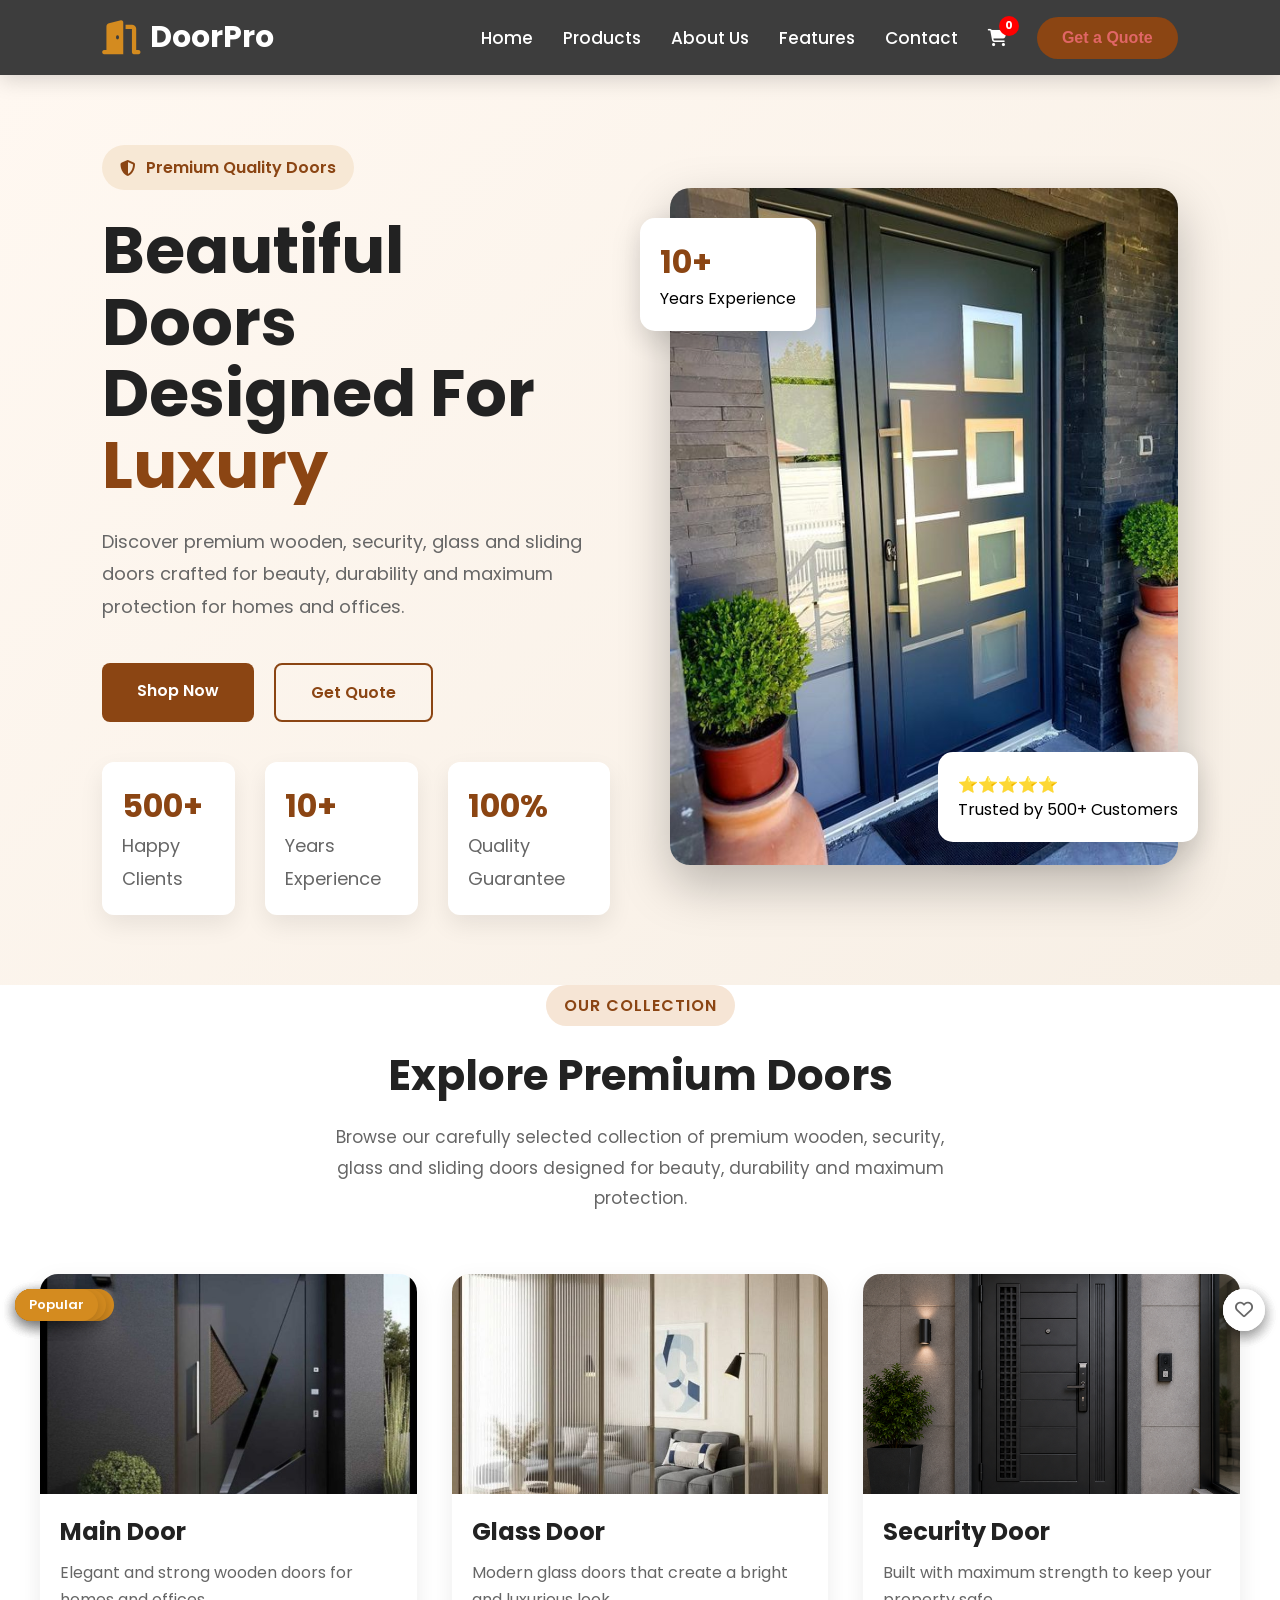
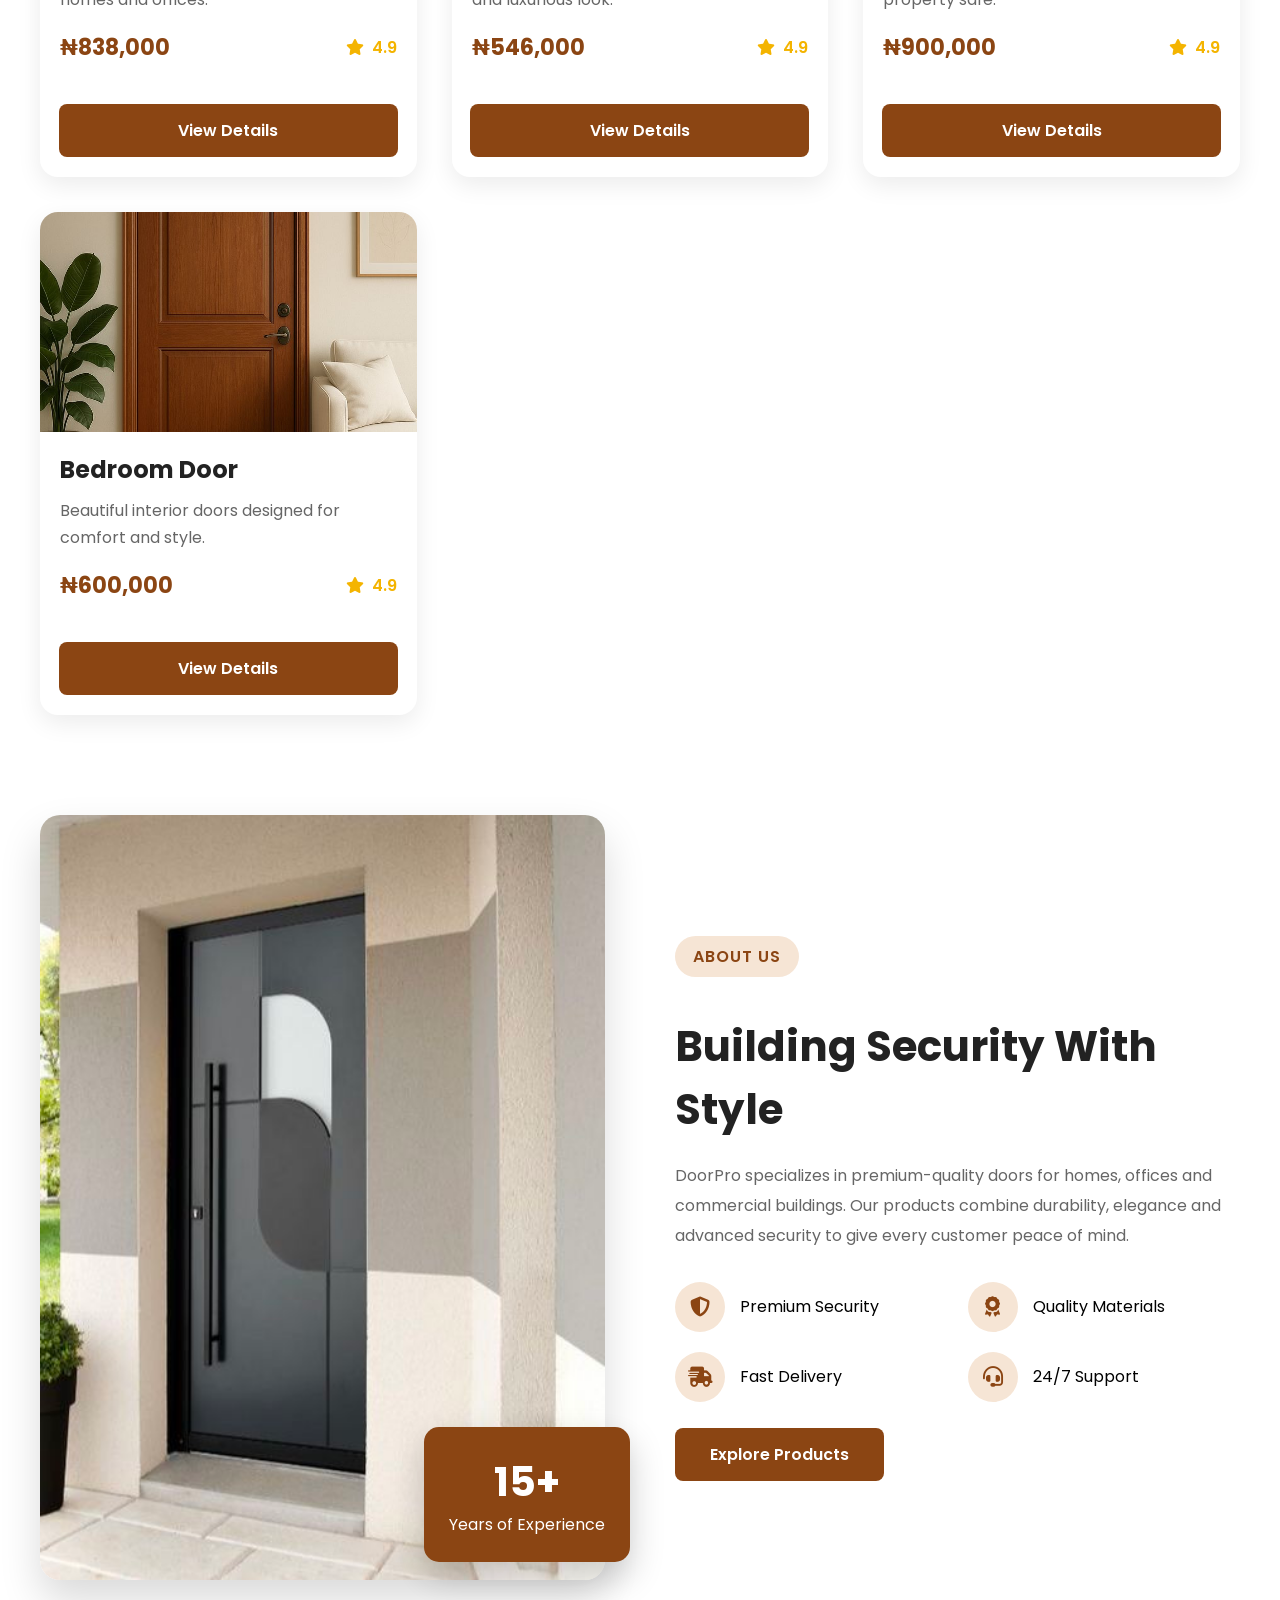
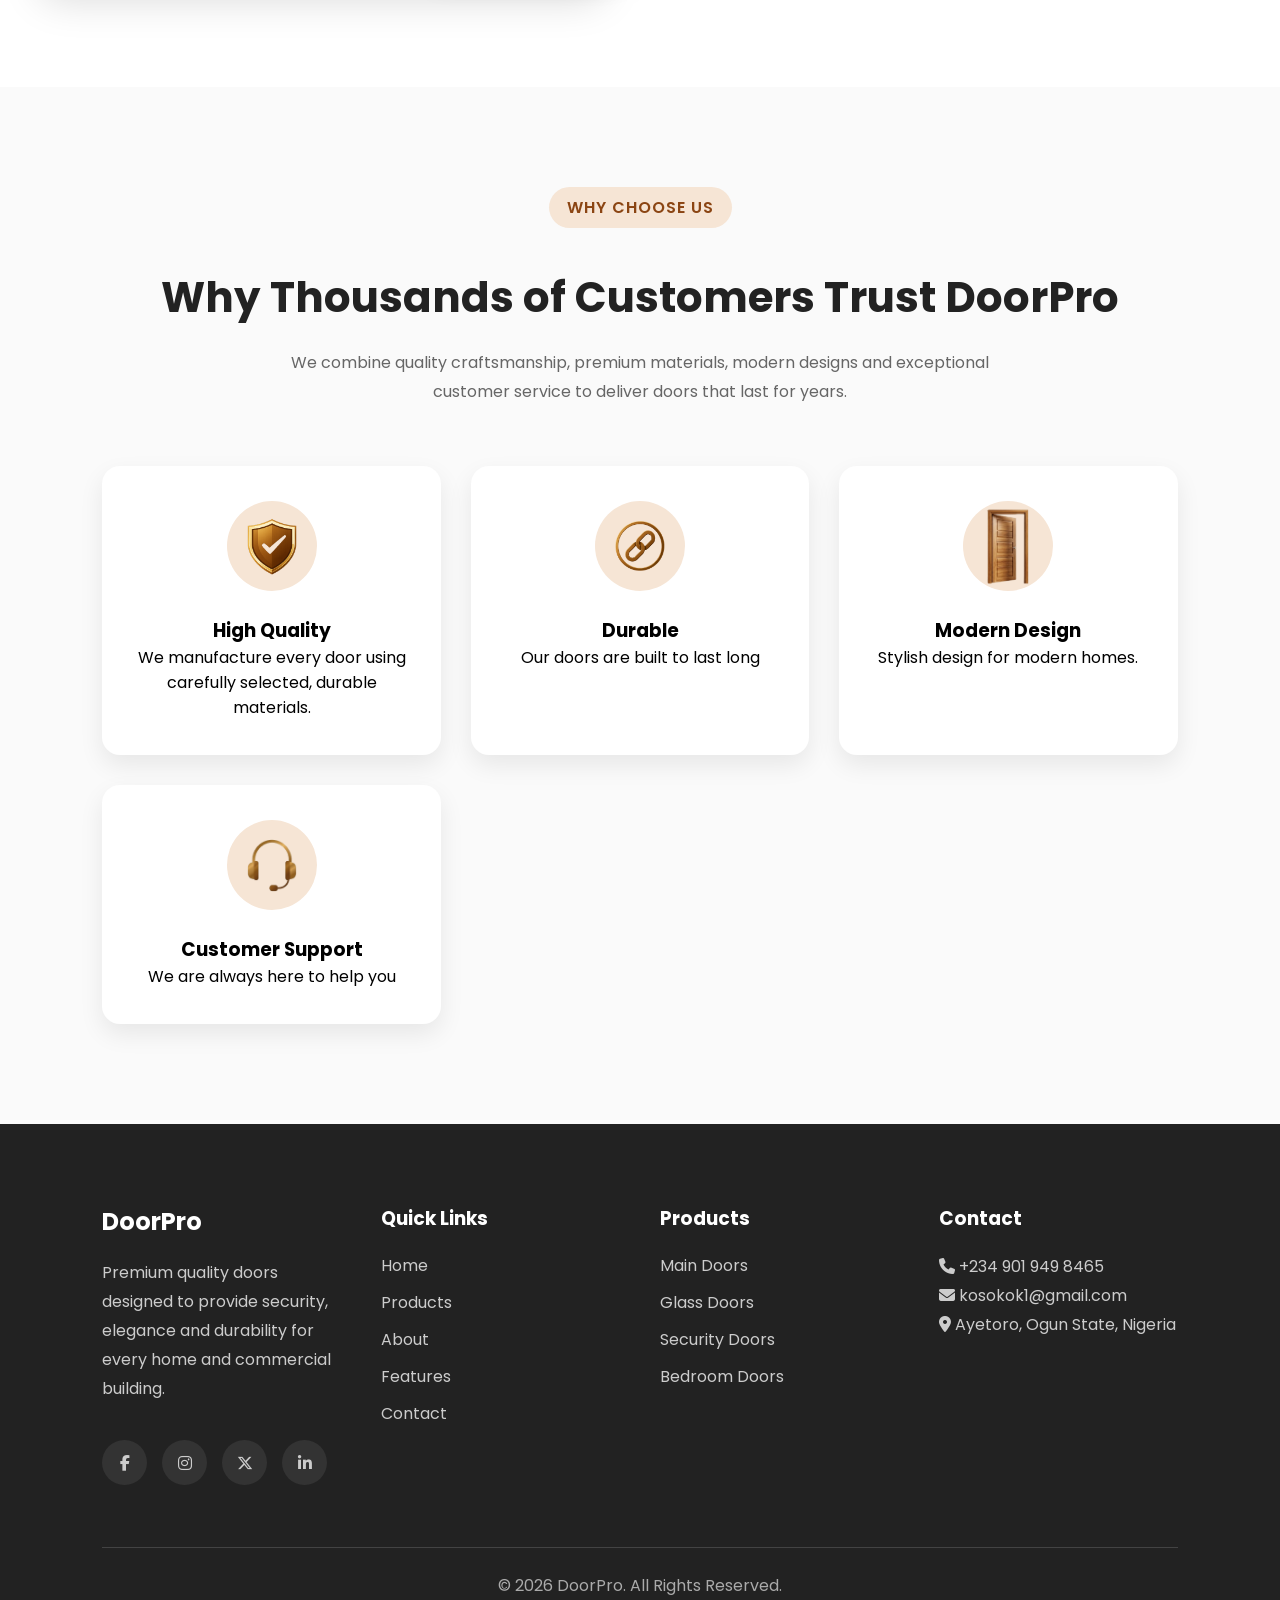
==== index.html @ 139bf978 "new upload" ====
<!DOCTYPE html>
<html lang="en">
<head>
    <meta charset="UTF-8">
    <meta name="viewport" content="width=device-width, initial-scale=1.0">
    <title>Doorpro - Premium Quality Doors</title>
    <link rel="stylesheet" href="https://cdnjs.cloudflare.com/ajax/libs/font-awesome/6.5.1/css/all.min.css">
    <link rel="stylesheet" href="Doorpro.css">
    <link rel="preconnect" href="https://fonts.googleapis.com">
    <link rel="preconnect" href="https://fonts.gstatic.com" crossorigin>
    <link href="https://fonts.googleapis.com/css2?family=Poppins:wght@400;600;700&family=Roboto:wght@400;500;700&display=swap" rel="stylesheet">
    <script src="door.js" defer></script>
    <link rel="stylesheet" href="https://cdnjs.cloudflare.com/ajax/libs/font-awesome/6.5.1/css/all.min.css">

</head>
<body>

    <div id="progressBar"></div>
    <button id="topBtn">
    <i class="fa-solid fa-arrow-up"></i>
</button>
    
    <header>

<nav class="navbar">

    <!-- Logo -->
    <div class="logo">
        <a href="#">
            <i class="fa-solid fa-door-open"></i>
            DoorPro
        </a>
    </div>

    <!-- Desktop Menu -->
    <ul class="nav_links">

        <li><a href="#home">Home</a></li>

        <li><a href="#products">Products</a></li>

        <li><a href="#about_us">About Us</a></li>

        <li><a href="#feature">Features</a></li>

        <li><a href="#contact-section">Contact</a></li>

        <li>
            <a href="cart.html" class="cart_icon">
                <i class="fa-solid fa-cart-shopping"></i>
                <span id="cartCount">0</span>
            </a>
        </li>

        <li>
            <button onclick="getquote()" class="nav_button">
                Get a Quote
            </button>
        </li>

    </ul>

    <!-- Mobile Menu Icon -->
    <div class="menu_icon" onclick="showsidebar()">
        <i class="fa-solid fa-bars"></i>
    </div>

    <!-- Sidebar -->
    <ul class="side-bar">

        <li class="close_btn" onclick="closesidebar()">
            <i class="fa-solid fa-xmark"></i>
        </li>

        <li><a href="#home">Home</a></li>

        <li><a href="#products">Products</a></li>

        <li><a href="#about_us">About Us</a></li>

        <li><a href="#feature">Features</a></li>

        <li><a href="#contact-section">Contact</a></li>

        <li>
            <a href="cart.html">
                <i class="fa-solid fa-cart-shopping"></i>
                Cart
                <span id="mobileCartCount">0</span>
            </a>
        </li>

        <li>
            <button onclick="getquote()" class="side-bar_button">
                Get a Quote
            </button>
        </li>

    </ul>

</nav>

</header>
     <main>
<div class="overlay" onclick="closeForm()"></div>
<form class="form" action="https://formspree.io/f/xjgnkapv" method="POST">

    <img onclick="closeForm()" src="close-icon.svg" alt="Close">

    <h2>
    <i class="fa-solid fa-file-signature"></i>
    Get a Free Quote
</h2>

    <p>Fill in your details and we'll contact you shortly.</p>

    <label>Full Name</label>
   <div class="input_box">
    <i class="fa-solid fa-user"></i>
    <input type="text" required="required" placeholder="Enter your full name">
</div>

    <label>Phone Number</label>
  <div class="input_box">
    <i class="fa-solid fa-phone"></i>
    <input type="tel" required="required" placeholder="+234...">
</div>

    <label>Email Address</label>
   <div class="input_box">
    <i class="fa-solid fa-envelope"></i>
    <input type="email"  placeholder="example@gmail.com">
</div>

   <div class="input_box">
    <i class="fa-solid fa-door-open"></i>
    <select>
        <option>Select Door Type</option>
        <option>Main Door</option>
        <option>Glass Door</option>
        <option>Security Door</option>
        <option>Bedroom Door</option>
    </select>
</div>

    <label>Quantity</label>
    <input
        type="number"
        name="quantity"
        min="1"
        value="1"
        required>

    <label>Location</label>
    <input
        type="text"
        name="location"
        placeholder="City / State">

    <label>Preferred Installation Date</label>
    <input
        type="date"
        name="installationDate">

    <label>Additional Details</label>
    <textarea
        name="message"
        rows="5"
        placeholder="Tell us about your project..."></textarea>

    <button type="submit" class="quote_btn">
    <i class="fa-solid fa-paper-plane"></i>
    Request Quote
</button>
</form>

<div class="success_message">
    <i class="fa-solid fa-circle-check"></i>
    <h2>Quote Request Sent!</h2>
    <p>Thank you for contacting DoorPro. We'll get back to you shortly.</p>

    <button onclick="closeForm()">Close</button>
</div>


    
<section class="hero" id="home">

    <div class="hero_content">

        <span class="hero_badge">
            <i class="fa-solid fa-shield-halved"></i>
            Premium Quality Doors
        </span>

        <h1>
            Beautiful Doors <br>
            Designed For <span>Luxury</span>
        </h1>

        <p>
            Discover premium wooden, security, glass and sliding doors
            crafted for beauty, durability and maximum protection for
            homes and offices.
        </p>

        <div class="hero_buttons">
            <a href="product.html" class="btn_primary">
                Shop Now
            </a>

            <a href="#contact-section" class="btn_secondary">
                Get Quote
            </a>
        </div>

        <div class="hero_stats">

            <div class="stat">
                <h2>500+</h2>
                <p>Happy Clients</p>
            </div>

            <div class="stat">
                <h2>10+</h2>
                <p>Years Experience</p>
            </div>

            <div class="stat">
                <h2>100%</h2>
                <p>Quality Guarantee</p>
            </div>

        </div>

    </div>

    <div class="hero_image">

        <img src="National Door Company_ Exterior Doors.jpeg" alt="Door">

        <div class="experience_card">
            <h2>10+</h2>
            <span>Years Experience</span>
        </div>

        <div class="review_card">
            ⭐⭐⭐⭐⭐
            <p>Trusted by 500+ Customers</p>
        </div>

    </div>

</section>

    <section class="products  reveal" id="products">
       <div class="product_heading">

    <span class="section_tag">
        OUR COLLECTION
    </span>

    <h2>Explore Premium Doors</h2>

    <p>
        Browse our carefully selected collection of premium
        wooden, security, glass and sliding doors designed
        for beauty, durability and maximum protection.
    </p>

</div>

<div class="door">

    <div class="doors" id="main_door">

        <span class="door_badge Best">Best Seller</span>

         <div class="wishlist_home">
        <i class="fa-regular fa-heart"></i>
    </div>

        <div class="door_card_image">
            <img src="dark darkaesthetics home homedesign home houseinterior modern.jpeg" alt="Main Door">
        </div>

        <div class="door_words">

    <h3>Main Door</h3>

    <p>Elegant and strong wooden doors for homes and offices.</p>

    <div class="door_info">

        <span class="price">₦838,000</span>

        <span class="rating">
            <i class="fa-solid fa-star"></i>
            4.9
        </span>

    </div>

</div>

        <a href="product.html" class="card_btn">View Details</a>
    </div>




    <div class="doors" id="glass_door">

        <span class="door_badge new">New</span>

         <div class="wishlist_home">
        <i class="fa-regular fa-heart"></i>
    </div>


        <div class="door_card_image">
            <img src="Glass Partition Dubai.jpeg" alt="Glass Door">
        </div>

       <div class="door_words">

    <h3>Glass Door</h3>

    <p>Modern glass doors that create a bright and luxurious look.</p>

    <div class="door_info">

        <span class="price">₦546,000</span>

        <span class="rating">
            <i class="fa-solid fa-star"></i>
            4.9
        </span>

    </div>

</div>

        <a href="product.html" class="card_btn">View Details</a>
    </div>


    <div class="doors" id="security_door">

        <span class="door_badge premium">Premium</span>


         <div class="wishlist_home">
        <i class="fa-regular fa-heart"></i>
    </div>

        <div class="door_card_image">
            <img src="security_door1.jpg" alt="Security Door">
        </div>

       <div class="door_words">

    <h3>Security Door</h3>

    <p>Built with maximum strength to keep your property safe.</p>

    <div class="door_info">

        <span class="price">₦900,000</span>

        <span class="rating">
            <i class="fa-solid fa-star"></i>
            4.9
        </span>

    </div>

</div>

        <a href="product.html" class="card_btn">View Details</a>
    </div>


    <div class="doors" id="bedroom_door">

        <span class="door_badge popular">Popular</span>

         <div class="wishlist_home">
        <i class="fa-regular fa-heart"></i>
    </div>


        <div class="door_card_image">
            <img src="bedroom_door1.jpeg" alt="Bedroom Door">
        </div>

       <div class="door_words">

    <h3>Bedroom Door</h3>

    <p>Beautiful interior doors designed for comfort and style.</p>

    <div class="door_info">

        <span class="price">₦600,000</span>

        <span class="rating">
            <i class="fa-solid fa-star"></i>
            4.9
        </span>

    </div>

</div>

        <a href="product.html" class="card_btn">View Details</a>
    </div>

</div>
    <section class="about_us reveal" id="about_us">

    <div class="about_image">

        <img src="_ (3).jpeg" alt="DoorPro">

        <div class="experience_box">
            <h2>15+</h2>
            <p>Years of Experience</p>
        </div>

    </div>

    <div class="about_content">

        <span class="section_tag">ABOUT US</span>

        <h2>Building Security With Style</h2>

        <p>
            DoorPro specializes in premium-quality doors for homes,
            offices and commercial buildings. Our products combine
            durability, elegance and advanced security to give every
            customer peace of mind.
        </p>

        <div class="about_features">

            <div class="feature_item">
                <i class="fa-solid fa-shield-halved"></i>
                <span>Premium Security</span>
            </div>

            <div class="feature_item">
                <i class="fa-solid fa-award"></i>
                <span>Quality Materials</span>
            </div>

            <div class="feature_item">
                <i class="fa-solid fa-truck-fast"></i>
                <span>Fast Delivery</span>
            </div>

            <div class="feature_item">
                <i class="fa-solid fa-headset"></i>
                <span>24/7 Support</span>
            </div>

        </div>

        <a href="#products" class="btn_primary">
            Explore Products
        </a>

    </div>

</section>

    <section class="feature  reveal" id="feature">
       <div class="feature_heading">

    <span class="section_tag">WHY CHOOSE US</span>

    <h2>Why Thousands of Customers Trust DoorPro</h2>

    <p>
        We combine quality craftsmanship, premium materials,
        modern designs and exceptional customer service to
        deliver doors that last for years.
    </p>

</div>
        <div class="feature_list">
           <div class="feature_class">

    <div class="feature_icon">
        <img src="shild2.png" alt="High Quality">
    </div>

    <h3>High Quality</h3>

    <p>
        We manufacture every door using carefully selected,
        durable materials.
    </p>

</div>



            <div class="feature_class">

    <div class="feature_icon">
        <img src="durability.png" alt="durability">
    </div>

    <h3>Durable</h3>

    <p>
       Our doors are built to last long
    </p>

</div>

           <div class="feature_class">

    <div class="feature_icon">
        <img src="Gemini_Generated_Image_u12ti2u12ti2u12t-removebg-preview.png" alt="MOdern design">
    </div>

    <h3>Modern Design </h3>

    <p>
      Stylish design for modern homes.
    </p>

</div>

            <div class="feature_class">

    <div class="feature_icon">
        <img src="headph no bg.png" alt="High Quality">
    </div>

    <h3>Customer Support</h3>

    <p>
       We are always here to help you
    </p>

</div>
        </div>
    </section>
</main>

    <footer class="footer" id="contact-section">

    <div class="footer_container">

        <div class="footer_box">

            <h2>DoorPro</h2>

            <p>
                Premium quality doors designed to provide
                security, elegance and durability for every home
                and commercial building.
            </p>

            <div class="socials">

                <a href="#"><i class="fa-brands fa-facebook-f"></i></a>

                <a href="#"><i class="fa-brands fa-instagram"></i></a>

                <a href="#"><i class="fa-brands fa-x-twitter"></i></a>

                <a href="#"><i class="fa-brands fa-linkedin-in"></i></a>

            </div>

        </div>


        <div class="footer_box">

            <h3>Quick Links</h3>

            <a href="#home">Home</a>

            <a href="#products">Products</a>

            <a href="#about_us">About</a>

            <a href="#feature">Features</a>

            <a href="#contact-section">Contact</a>

        </div>


        <div class="footer_box">

            <h3>Products</h3>

            <a href="product.html">Main Doors</a>

            <a href="product.html">Glass Doors</a>

            <a href="product.html">Security Doors</a>

            <a href="product.html">Bedroom Doors</a>

        </div>


        <div class="footer_box">

            <h3>Contact</h3>

            <p>
                <i class="fa-solid fa-phone"></i>
                +234 901 949 8465
            </p>

            <p>
                <i class="fa-solid fa-envelope"></i>
                kosokok1@gmail.com
            </p>

            <p>
                <i class="fa-solid fa-location-dot"></i>
                Ayetoro, Ogun State, Nigeria
            </p>

        </div>

    </div>

    <hr>

    <div class="copyright">

        © 2026 DoorPro. All Rights Reserved.

    </div>

</footer>
    <script>

     
const form = document.querySelector(".form");
const overlay = document.querySelector(".overlay");

function getquote(){
    form.style.display = "flex";
    overlay.style.display = "block";
}

function closeForm(){
    form.style.display = "none";
    overlay.style.display = "none";
}

    function showsidebar(){
    document.querySelector(".side-bar").style.right = "0";
}

function closesidebar(){
    document.querySelector(".side-bar").style.right = "-300px";
}

const quoteForm = document.querySelector(".form");

quoteForm.addEventListener("submit", function () {
    const btn = document.querySelector(".quote_btn");

    btn.disabled = true;
    btn.innerHTML = '<i class="fa-solid fa-spinner fa-spin"></i> Sending...';
});


    let quotation= document.getElementsByTagName("form");
    let heroBlur = document.getElementsByTagName("div");
          
     function getquote(){
        quotation[0].style.display = "flex";
     
               let blur =heroBlur[0].style.filter ="blur(10px)";
     console.log(blur)
     }

     function closeForm(){
       console.log(quotation[0].style.display = "none");
               let blur = heroBlur[0].style.filter="blur(0px)";
               console.log(blur)
     }

     const reveals = document.querySelectorAll(".reveal");

function revealSections() {

    const windowHeight = window.innerHeight;

    reveals.forEach(section => {

        const sectionTop = section.getBoundingClientRect().top;

        if (sectionTop < windowHeight - 100) {
            section.classList.add("active");
        }

    });

}

window.addEventListener("scroll", revealSections);

// Run once when the page loads
revealSections();


     getquote();
     closeForm();
 

     document.querySelectorAll(".wishlist_home").forEach(heart => {

    heart.addEventListener("click", function(){

        const icon = this.querySelector("i");

        icon.classList.toggle("fa-regular");
        icon.classList.toggle("fa-solid");

        icon.style.color =
            icon.classList.contains("fa-solid")
            ? "#e63946"
            : "#666";

    });

});


   const topBtn = document.getElementById("topBtn");

window.addEventListener("scroll", () => {

    if(window.scrollY > 400){
        topBtn.style.display = "block";
    }else{
        topBtn.style.display = "none";
    }

});

topBtn.onclick = () =>{
    window.scrollTo({
        top:0,
        behavior:"smooth"
    });
};



window.addEventListener("scroll", ()=>{

    const totalHeight =
        document.documentElement.scrollHeight - window.innerHeight;

    const progress =
        (window.scrollY / totalHeight) * 100;

    document.getElementById("progressBar").style.width =
        progress + "%";

});

document.querySelector(".form").style.display = "none";
document.querySelector(".success_message").style.display = "none";



    </script>
</body>
</html>
---- Doorpro.css ----
*{
    margin: 0;
    padding: 0;
    box-sizing: border-box;
}
html{
    scroll-behavior:smooth;
}
body{
    font-family: 'Poppins', 'Roboto',sans-serif;
}
/* ================= NAVIGATION ================= */

.navbar{
    position: sticky;
    top: 0;
    z-index: 1000;
    display: flex;
    justify-content: space-between;
    align-items: center;
    padding: 15px 8%;
    background: rgba(51,51,51,.95);
    backdrop-filter: blur(12px);
    box-shadow: 0 5px 20px rgba(0,0,0,.15);
    animation: fadeUp .8s ease;
}

.logo{
    transition:.3s;
}

.logo:hover{
    transform:scale(1.05);
}

.logo a{
    display:flex;
    align-items:center;
    gap:10px;
    text-decoration:none;
    color:#fff;
    font-size:30px;
    font-weight:700;
}

.logo i{
    color:#d48b1f;
    font-size:34px;
}

.nav_links{
    display:flex;
    align-items:center;
    gap:30px;
    list-style:none;
}

.nav_links li{
    list-style:none;
    animation: fadeUp .8s ease forwards;
}

.nav_links a{
    text-decoration:none;
    color:#fff;
    font-size:17px;
    font-weight:500;
    position:relative;
    transition:.3s;
}

.nav_links a:hover{
    color:#d48b1f;
}

.nav_links a::after{
    content:"";
    position:absolute;
    left:0;
    bottom:-8px;
    width:0;
    height:2px;
    background:#d48b1f;
    transition:.3s;
}

.nav_links a:hover::after{
    width:100%;
}


.nav_button{
    padding:12px 25px;
    border:none;
    border-radius:30px;
    background:#8B4513;
    color:rgb(225, 102, 102);
    font-size:16px;
    font-weight:600;
    cursor:pointer;
    transition:.3s;
}

.nav_button:hover{
    background:#a85d20;
    transform:translateY(-3px);
    box-shadow:0 10px 20px rgba(139,69,19,.35);
}




.cart_icon{
    position:relative;
    font-size:22px;
}

#cartCount,
#mobileCartCount{
    position:absolute;
    top:-10px;
    right:-12px;
    width:20px;
    height:20px;
    background:red;
    color:white;
    border-radius:50%;
    display:flex;
    justify-content:center;
    align-items:center;
    font-size:11px;
    font-weight:bold;
}



.menu_icon{
    display:none;
    color:white;
    font-size:28px;
    cursor:pointer;
}




.side-bar{
    position:fixed;
    top:0;
    right:-300px;
    width:280px;
    height:100vh;
    background:rgba(40,40,40,.98);
    backdrop-filter:blur(15px);
    display:flex;
    flex-direction:column;
    padding:30px;
    gap:25px;
    transition:.4s;
    z-index:2000;
}

.side-bar li{
    list-style:none;
    
}

.side-bar a{
    text-decoration:none;
    color:white;
    font-size:18px;
}

.side-bar li:hover{
    background: #594017c7;
}

.close_btn{
    color:white;
    font-size:28px;
    cursor:pointer;
    margin-bottom:20px;
}

.side-bar_button{
    width: 100%;
    padding: 15px 0;
    background: linear-gradient(#ed6c3c, #e9d2d2);
    border-radius: 18px;
}



@media(max-width:900px){

.nav_links{
    display:none;
}

.menu_icon{
    display:block;
}


    .experience_card,
    .review_card{
        display:none;
    }


}




.nav_links li:nth-child(1){
    animation-delay:.2s;
}

.nav_links li:nth-child(2){
    animation-delay:.3s;
}

.nav_links li:nth-child(3){
    animation-delay:.4s;
}

.nav_links li:nth-child(4){
    animation-delay:.5s;
}

.nav_links li:nth-child(5){
    animation-delay:.6s;
}




/* ==================hero section =====================*/
.hero{
    min-height:100vh;
    display:flex;
    align-items:center;
    justify-content:space-between;
    gap:60px;
    padding:70px 8%;
    background:linear-gradient(135deg,#fff8f1,#f7efe5);

}

.hero_content{
    flex:1;
     animation: slideLeft 1s ease forwards
}

.hero_badge{
    display:inline-flex;
    align-items:center;
    gap:10px;
    padding:10px 18px;
    background:#f7e8d5;
    color:#8B4513;
    border-radius:30px;
    font-weight:600;
}

.hero_content h1{
    font-size:65px;
    margin:25px 0;
    line-height:1.1;
    color:#222;
}

.hero_content h1 span{
    color:#8B4513;
}

.hero_content p{
    font-size:18px;
    color:#666;
    line-height:1.8;
    max-width:600px;
}



.hero_buttons{
    display:flex;
    gap:20px;
    margin:40px 0;
     animation: fadeUp 1.5s ease forwards;
}

.btn_primary,
.btn_secondary{

    padding:15px 35px;
    border-radius:8px;
    text-decoration:none;
    font-weight:600;
    transition:.3s;
}

.btn_primary{
    background:#8B4513;
    color:white;
}

.btn_primary:hover{
    transform:translateY(-4px);
}

.btn_secondary{
    border:2px solid #8B4513;
    color:#8B4513;
}

.btn_secondary:hover{
    background:#8B4513;
    color:white;
}


.hero_stats{
    display:flex;
    gap:30px;
     animation: fadeUp 1.3s ease forwards;
}

.stat{
    background:white;
    padding:20px;
    border-radius:12px;
    box-shadow:0 10px 25px rgba(0,0,0,.08);
    transition: .3s;
}

.stat h2{
    color:#8B4513;
    font-size:32px;
}

.stat p{
    color:#666;
}
.stat:hover{
    transform:translateY(-10px);
    box-shadow:0 15px 30px rgba(0,0,0,.15);
}




.hero_image{
    flex:1;
    position:relative;
      animation: slideRight 1s ease forwards;
}

.hero_image img{
    width:100%;
    border-radius:20px;
    box-shadow:0 20px 50px rgba(0,0,0,.25);
    transition: .4s;
}

.hero_image img:hover{
    transform:scale(1.04);
}



.experience_card{

    position:absolute;
    top:30px;
    left:-30px;

    background:white;
    padding:20px;
    border-radius:15px;
    box-shadow:0 10px 30px rgba(0,0,0,.15);

}

.experience_card h2{
    color:#8B4513;
    font-size:32px;
}

.review_card{

    position:absolute;
    bottom:30px;
    right:-20px;

    background:white;
    padding:20px;
    border-radius:15px;
    box-shadow:0 10px 30px rgba(0,0,0,.15);

}



@media(max-width:900px){

.hero{
    flex-direction:column;
    text-align:center;
}

.hero_content h1{
    font-size:42px;
}

.hero_buttons,
.hero_stats{
    justify-content:center;
    flex-wrap:wrap;
}

.experience_card,
.review_card{
    display:none;
        animation: float 3s ease-in-out infinite;
}

}
@keyframes slideLeft{

    from{
        opacity:0;
        transform:translateX(-80px);
    }

    to{
        opacity:1;
        transform:translateX(0);
    }

}

@keyframes slideRight{

    from{
        opacity:0;
        transform:translateX(80px);
    }

    to{
        opacity:1;
        transform:translateX(0);
    }

}

@keyframes fadeUp{

    from{
        opacity:0;
        transform:translateY(50px);
    }

    to{
        opacity:1;
        transform:translateY(0);
    }

}

@keyframes float{

    0%{
        transform:translateY(0);
    }

    50%{
        transform:translateY(-12px);
    }

    100%{
        transform:translateY(0);
    }

}


.reveal{
    opacity: 0;
    transform: translateY(60px);
    transition: opacity 0.8s ease, transform 0.8s ease;
}

.reveal.active{
    opacity: 1;
    transform: translateY(0);
}





/*==================  Product section ===============*/



.product_heading{
    text-align:center;
    margin-bottom:60px;
}

.section_tag{
    display:inline-block;
    padding:8px 18px;
    background:#f6e5d5;
    color:#8B4513;
    border-radius:30px;
    font-weight:600;
    letter-spacing:1px;
    margin-bottom:18px;
}

.product_heading h2{
    font-size:42px;
    color:#222;
    margin-bottom:15px;
}

.product_heading p{
    max-width:650px;
    margin:auto;
    color:#666;
    line-height:1.8;
    font-size:17px;
}
.door{
    max-width:1300px;
    margin:60px auto;
    padding:0 40px;
 position:relative;
    display:grid;
    grid-template-columns:repeat(auto-fit,minmax(280px,1fr));
    gap:35px;
}

.door_badge{
    position:absolute;
    top:15px;
    left:15px;
    padding:7px 15px;
    border-radius:30px;
    color:#fff;
    font-size:13px;
    font-weight:600;
    z-index:2;
    box-shadow:0 5px 15px rgba(0,0,0,.2);
}

.best{
    background:#e63946;
}

.new{
    background:#2a9d8f;
}

.premium{
    background:#6a4c93;
}

.popular{
    background:#f4a261;
}

.door_badge{
    animation:badgePop .6s ease;
}



@keyframes badgePop{
    0%{
        transform:scale(0);
        opacity:0;
    }
    100%{
        transform:scale(1);
        opacity:1;
    }
}





.doors{
    background:#fff;
    border-radius:18px;
    overflow:hidden;
    box-shadow:0 8px 25px rgba(0,0,0,.08);
    transition:.35s ease;
    display:flex;
    flex-direction:column;
}


.doors:hover{
    transform:translateY(-12px);
    box-shadow:0 20px 40px rgba(0,0,0,.18);
}




.door_card_image{
    height:220px;
    overflow:hidden;
}

.door_card_image img{
    width:100%;
    height:100%;
    object-fit:cover;
    transition:.4s;
}

.doors:hover .door_card_image img{
    transform:scale(1.08);
}




.door_words{
    padding:20px;
    flex:1;
}

.door_words h3{
    font-size:24px;
    color:#222;
    margin-bottom:10px;
}

.door_words p{
    color:#666;
    line-height:1.7;
}


.card_btn{
    display:block;
    width:90%;
    margin:20px auto;
    padding:14px 0;
    text-align:center;
    text-decoration:none;
    background:#8B4513;
    color:#fff;
    border-radius:8px;
    font-weight:600;
    transition:.3s;
}

.card_btn:hover{
    background:#a65b20;
    transform:translateY(-3px);
}
   


.door_badge{
    position:absolute;
    top:15px;
    left:15px;
    background:#d48b1f;
    color:#fff;
    padding:6px 14px;
    border-radius:30px;
    font-size:13px;
    font-weight:600;
    z-index:10;
}


.door_info{
    display:flex;
    justify-content:space-between;
    align-items:center;
    margin-top:18px;
}

.price{
    font-size:22px;
    font-weight:700;
    color:#8B4513;
}

.rating{
    color:#f4b400;
    font-weight:600;
}

.rating i{
    margin-right:4px;
}



.wishlist_home{
    position:absolute;
    top:15px;
    right:15px;
    width:42px;
    height:42px;
    background:#fff;
    border-radius:50%;
    display:flex;
    justify-content:center;
    align-items:center;
    cursor:pointer;
    box-shadow:0 5px 15px rgba(0,0,0,.15);
    transition:.3s;
    z-index:10;
}

.wishlist_home i{
    color:#666;
    font-size:18px;
    transition:.3s;
}

.wishlist_home:hover{
    transform:scale(1.1);
}

.wishlist_home:hover i{
    color:#e63946;
}

/* ====================================   About Section ================================*/


.about_us{
    max-width:1300px;
    margin:100px auto;
    padding:0 40px;

    display:grid;
    grid-template-columns:1fr 1fr;
    align-items:center;
    gap:70px;
}

.about_image{
    position:relative;
}

.about_image img{
    width:100%;
    border-radius:20px;
    box-shadow:0 20px 40px rgba(0,0,0,.15);
}

.experience_box{
    position:absolute;
    bottom:25px;
    right:-25px;

    background:#8B4513;
    color:white;

    padding:25px;
    border-radius:15px;
    text-align:center;

    box-shadow:0 15px 35px rgba(0,0,0,.2);
}

.experience_box h2{
    font-size:40px;
}

.about_content h2{
    font-size:42px;
    color:#222;
    margin:20px 0;
}

.about_content p{
    color:#666;
    line-height:1.9;
    margin-bottom:30px;
}

.about_features{
    display:grid;
    grid-template-columns:repeat(2,1fr);
    gap:20px;
    margin-bottom:40px;
}

.feature_item{
    display:flex;
    align-items:center;
    gap:15px;
}

.feature_item i{
    width:50px;
    height:50px;
    background:#f6e5d5;
    color:#8B4513;

    display:flex;
    justify-content:center;
    align-items:center;

    border-radius:50%;
    font-size:20px;
}






@media(max-width:900px){

.about_us{
    grid-template-columns:1fr;
    text-align:center;
}

.about_features{
    grid-template-columns:1fr;
}

.experience_box{
    right:15px;
}

.feature_item{
    justify-content:center;
}

}



.feature{
    padding:100px 8%;
    background:#fafafa;
}

.feature_heading{
    text-align:center;
    margin-bottom:60px;
}

.feature_heading h2{
    font-size:42px;
    margin:20px 0;
    color:#222;
}

.feature_heading p{
    max-width:700px;
    margin:auto;
    color:#666;
    line-height:1.8;
}

.feature_list{
    display:grid;
    grid-template-columns:repeat(auto-fit,minmax(260px,1fr));
    gap:30px;
}

.feature_class{
    background:#fff;
    border-radius:18px;
    padding:35px 25px;
    text-align:center;
    box-shadow:0 10px 25px rgba(0,0,0,.08);
    transition:.35s;
}

.feature_class:hover{
    transform:translateY(-12px);
    box-shadow:0 20px 45px rgba(0,0,0,.15);
}


.feature_icon{
    width:90px;
    height:90px;
    margin:0 auto 25px;
    background:#f6e5d5;
    border-radius:50%;

    display:flex;
    justify-content:center;
    align-items:center;
}

.feature_icon img{
    width:50px;
}


/*====================================  Footer ==============================*/



.footer{
    background:#222;
    color:#fff;
    padding:80px 8% 30px;
}

.footer_container{
    display:grid;
    grid-template-columns:repeat(auto-fit,minmax(230px,1fr));
    gap:40px;
}

.footer_box h2,
.footer_box h3{
    margin-bottom:20px;
}

.footer_box p{
    color:#ccc;
    line-height:1.8;
}

.footer_box a{
    display:block;
    color:#ccc;
    text-decoration:none;
    margin:12px 0;
    transition:.3s;
}

.footer_box a:hover{
    color:#d48b1f;
    transform:translateX(6px);
}

.socials{
    display:flex;
    gap:15px;
    margin-top:25px;
}

.socials a{
    width:45px;
    height:45px;
    border-radius:50%;
    background:#333;

    display:flex;
    justify-content:center;
    align-items:center;

    transition:.3s;
}

.socials a:hover{
    background:#8B4513;
    transform:translateY(-5px);
}

.footer hr{
    margin:50px 0 25px;
    border:none;
    border-top:1px solid rgba(255,255,255,.15);
}

.copyright{
    text-align:center;
    color:#aaa;
}



.loader{
    position:fixed;
    inset:0;
    background:#fff;
    display:flex;
    justify-content:center;
    align-items:center;
    z-index:9999;
}

.loader::after{
    content:"";
    width:60px;
    height:60px;
    border:6px solid #ddd;
    border-top:6px solid #8B4513;
    border-radius:50%;
    animation:spin 1s linear infinite;
}

@keyframes spin{
    to{
        transform:rotate(360deg);
    }
}



#topBtn{
    position:fixed;
    bottom:25px;
    right:25px;
    width:50px;
    height:50px;
    border:none;
    border-radius:50%;
    background:#8B4513;
    color:white;
    cursor:pointer;
    display:none;
}


.hero_image img{
    animation:floatImage 5s ease-in-out infinite;
}

@keyframes floatImage{

    0%,100%{
        transform:translateY(0);
    }

    50%{
        transform:translateY(-15px);
    }

}

#progressBar{
    position:fixed;
    top:0;
    left:0;
    height:6px;
    width:0;
    background:#d48b1f;
    z-index:9999;
}



/* ================= GET QUOTE FORM ================= */

.form{
    position: fixed;
    top: 50%;
    left: 50%;
    transform: translate(-50%, -50%);

    width: 95%;
    max-width:520px;
    max-height:90vh;
    overflow-y:auto;

    background: #fff;
    padding: 35px;
    border-radius: 18px;

    display: none;
    flex-direction: column;

    box-shadow: 0 20px 50px rgba(0,0,0,.25);

    z-index: 9999;

    animation: popup .35s ease;
    padding:35px;
    padding-bottom:50px;
}

@keyframes popup{
    from{
        opacity:0;
        transform:translate(-50%,-45%) scale(.9);
    }

    to{
        opacity:1;
        transform:translate(-50%,-50%) scale(1);
    }
}

.form img{
    width:30px;
    align-self:flex-end;
    cursor:pointer;
    margin-bottom:10px;
    transition:.3s;
}

.form img:hover{
    transform:rotate(90deg);
}

.form h2{
    text-align:center;
    color:#8B4513;
    margin-bottom:8px;
    font-size:30px;
}

.form p{
    text-align:center;
    color:#666;
    margin-bottom:30px;
    line-height:1.6;
}

.form label{
    font-weight:600;
    color:#333;
    margin-bottom:8px;
}

.form input,
.form select,
.form textarea{
    width:100%;
    padding:14px 16px;

    border:1px solid #ddd;
    border-radius:10px;

    font-size:16px;
    font-family:Poppins,sans-serif;

    margin-bottom:20px;

    outline:none;

    transition:.3s;
}

.form input:focus,
.form select:focus,
.form textarea:focus{

    border-color:#8B4513;

    box-shadow:0 0 10px rgba(139,69,19,.2);

}

.form textarea{

    resize:vertical;

    min-height:120px;

}

.quote_btn{

    width:100%;

    padding:16px;

    background:#8B4513;

    color:white;

    border:none;

    border-radius:10px;

    font-size:17px;

    font-weight:600;

    cursor:pointer;

    transition:.3s;

}

.quote_btn:hover{

    background:#a85d20;

    transform:translateY(-3px);

    box-shadow:0 10px 25px rgba(139,69,19,.3);

}

.quote_btn i{

    margin-right:8px;

}

@media(max-width:600px){

.form{

    width:92%;

    padding:25px;

}

.form h2{

    font-size:24px;

}

}

.form h2 i{
    color:#8B4513;
    margin-right:10px;
}

.overlay{
    position:fixed;
    top:0;
    left:0;
    width:100%;
    height:100%;
    background:rgba(0,0,0,.6);
    display:none;
    z-index:9998;
}

.overlay:hover{
    color:#8B4513;
    transform:rotate(90deg);
}


.input_box{
    position:relative;
    margin-bottom:20px;
}

.input_box i{
    position:absolute;
    left:18px;
    top:50%;
    transform:translateY(-50%);
    color:#8B4513;
    font-size:18px;
}

.input_box input,
.input_box select{
    width:100%;
    padding:15px 15px 15px 50px;
}

.quote_btn{
    width:100%;
    height:55px;
    border:none;
    border-radius:12px;
    background:linear-gradient(135deg,#8B4513,#b86b2b);
    color:#fff;
    font-size:18px;
    font-weight:600;
    cursor:pointer;
    display:flex;
    justify-content:center;
    align-items:center;
    gap:10px;
    transition:.35s;
    margin-top:20px;
}

.quote_btn:hover{
    transform:translateY(-4px);
    box-shadow:0 15px 30px rgba(139,69,19,.35);
}

.quote_btn:active{
    transform:scale(.98);
}

.quote_btn i{
    font-size:18px;
}





.success_message{
    position:fixed;
    top:50%;
    left:50%;
    transform:translate(-50%,-50%) scale(.8);
    width:90%;
    max-width:420px;
    background:#fff;
    padding:40px 30px;
    border-radius:20px;
    text-align:center;
    box-shadow:0 25px 60px rgba(0,0,0,.25);
    display:none;
    z-index:10001;
    animation:pop .35s ease;
}

.success_message i{
    font-size:70px;
    color:#28a745;
    margin-bottom:15px;
}

.success_message h2{
    color:#222;
    margin-bottom:10px;
}

.success_message p{
    color:#666;
    line-height:1.7;
    margin-bottom:25px;
}

.success_message button{
    background:#8B4513;
    color:#fff;
    border:none;
    padding:14px 35px;
    border-radius:10px;
    cursor:pointer;
}

@keyframes pop{
    from{
        transform:translate(-50%,-50%) scale(.7);
        opacity:0;
    }
    to{
        transform:translate(-50%,-50%) scale(1);
        opacity:1;
    }
}
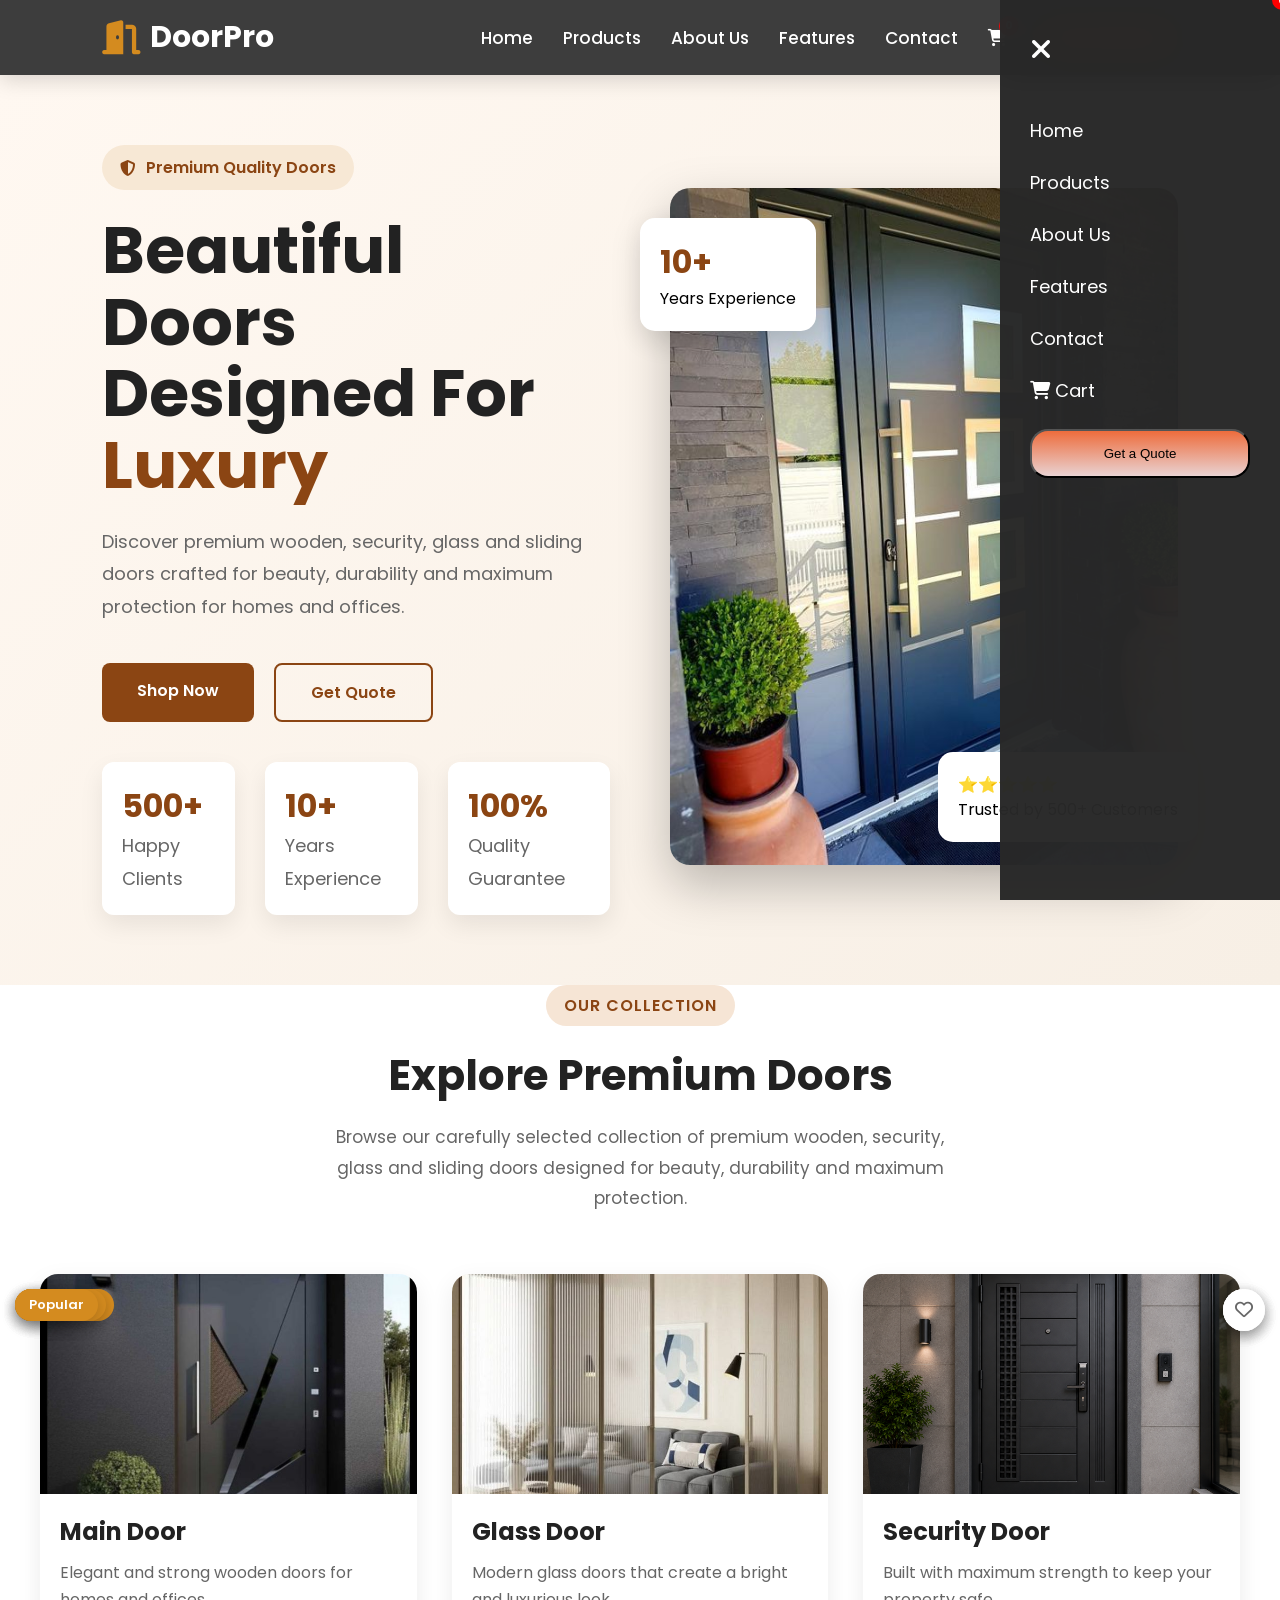
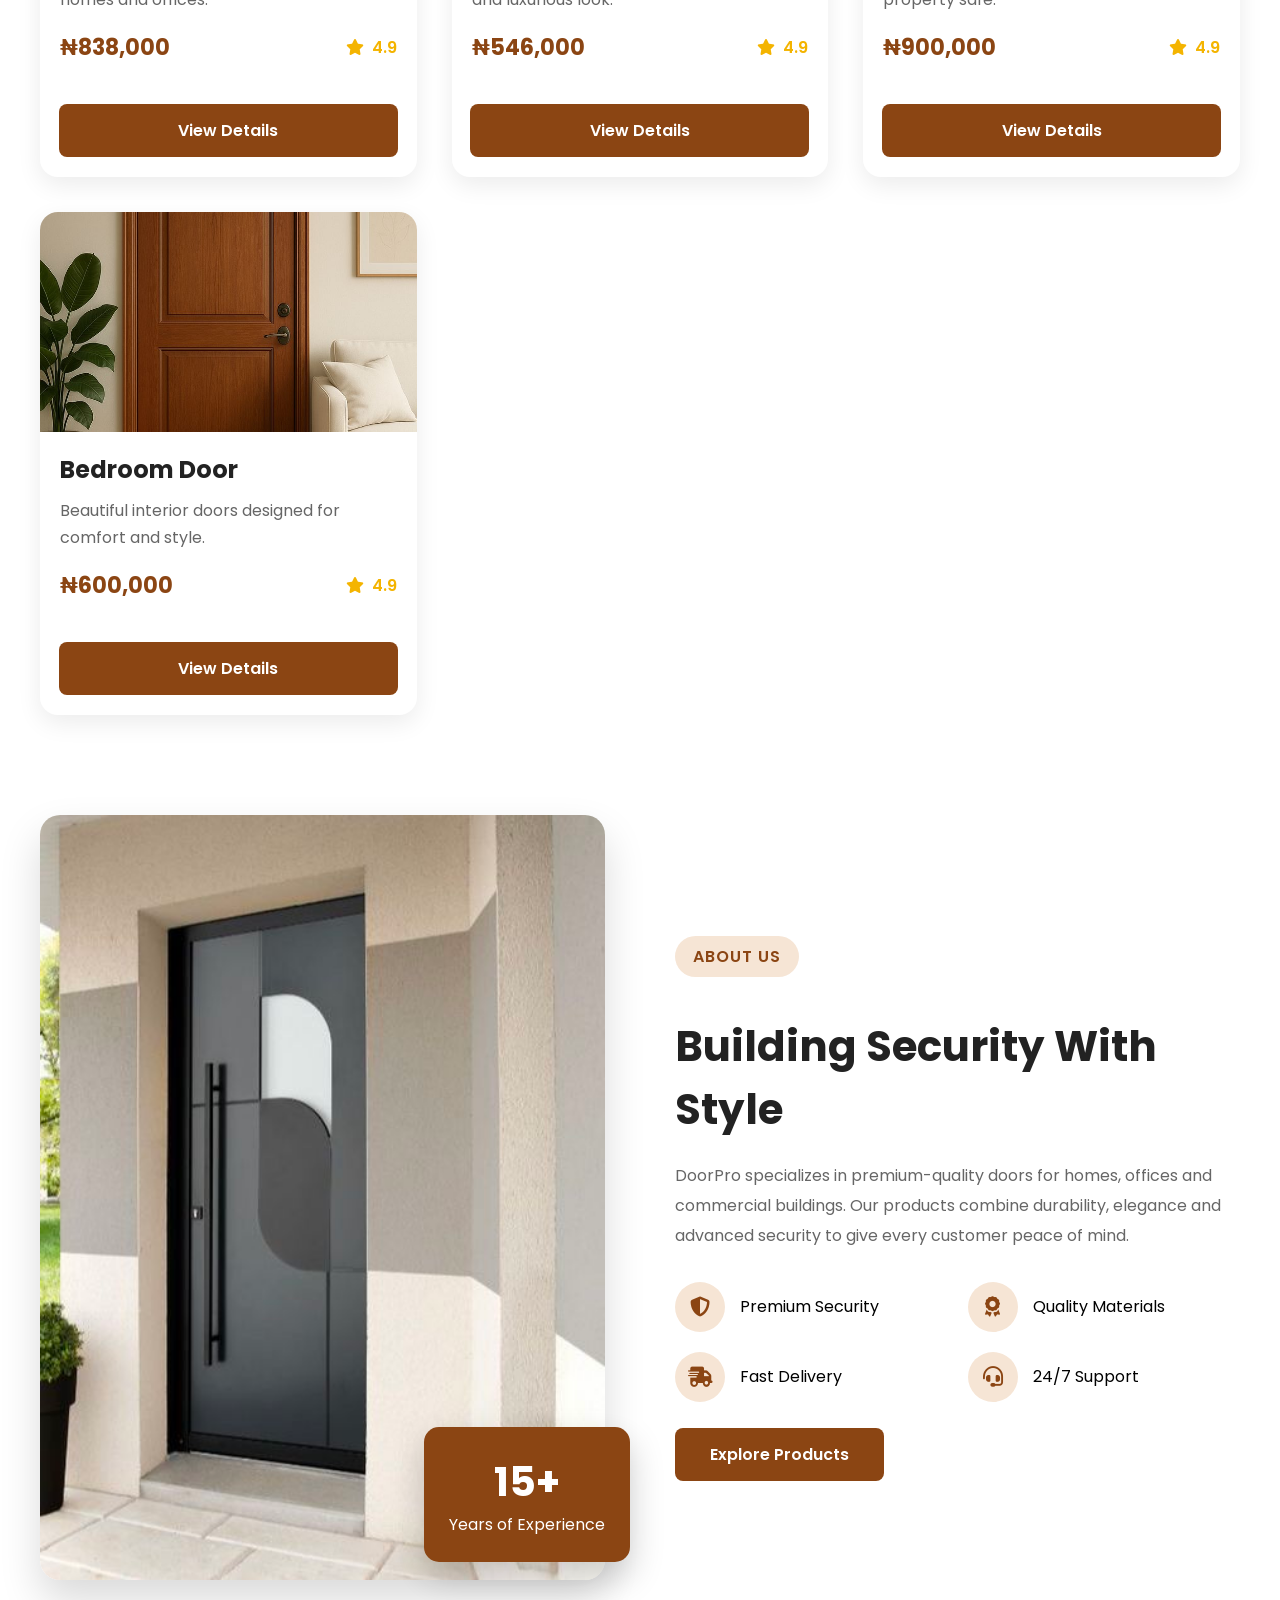
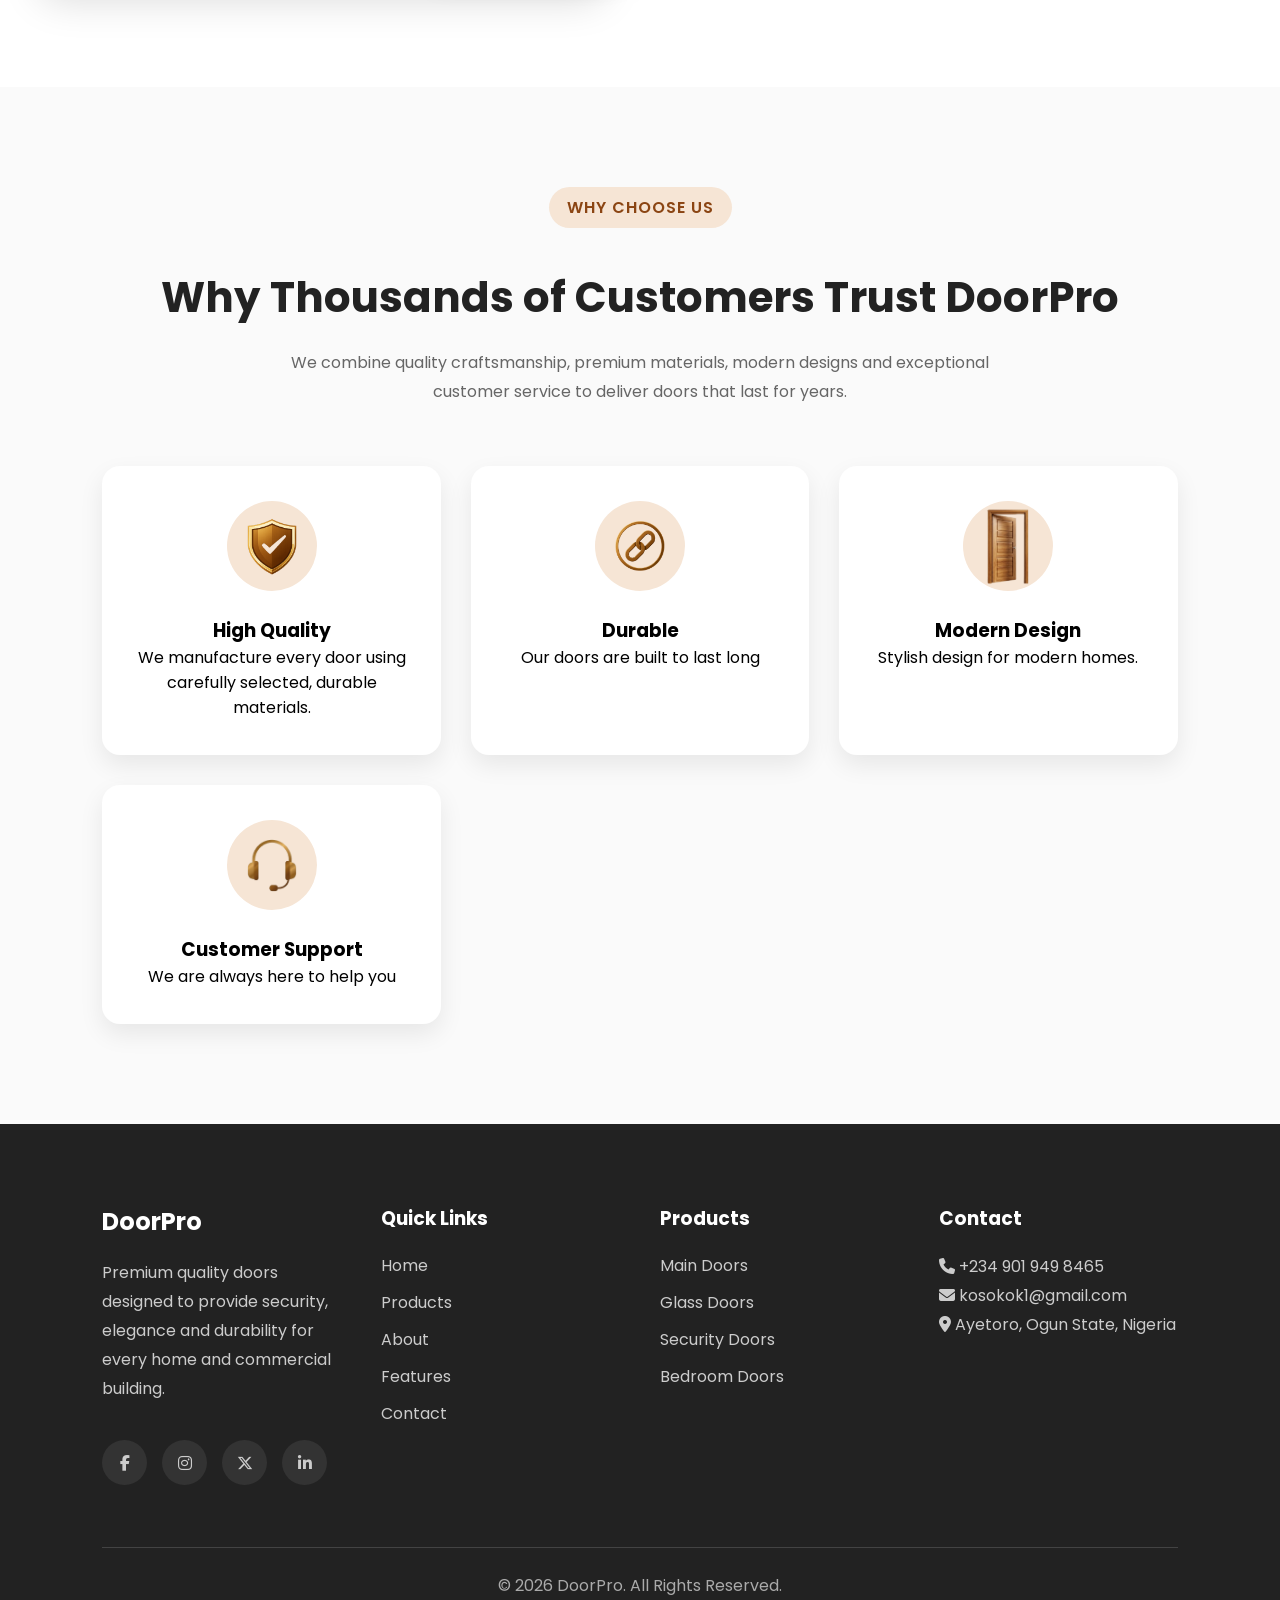
==== commit 9a44688c: "Change sidebar display style to 'flex'" ====
--- a/index.html
+++ b/index.html
@@ -662,11 +662,11 @@
 }
 
     function showsidebar(){
-    document.querySelector(".side-bar").style.right = "0";
+    document.querySelector(".side-bar").style.display = "flex";
 }
 
 function closesidebar(){
-    document.querySelector(".side-bar").style.right = "-300px";
+    document.querySelector(".side-bar").style.display = "none";
 }
 
 const quoteForm = document.querySelector(".form");
@@ -783,4 +783,4 @@
 
     </script>
 </body>
-</html>+</html>
--- a/Doorpro.css
+++ b/Doorpro.css
@@ -148,7 +148,8 @@
 .side-bar{
     position:fixed;
     top:0;
-    right:-300px;
+    right:0;
+    display: none;
     width:280px;
     height:100vh;
     background:rgba(40,40,40,.98);
@@ -1355,4 +1356,4 @@
         transform:translate(-50%,-50%) scale(1);
         opacity:1;
     }
-}+}
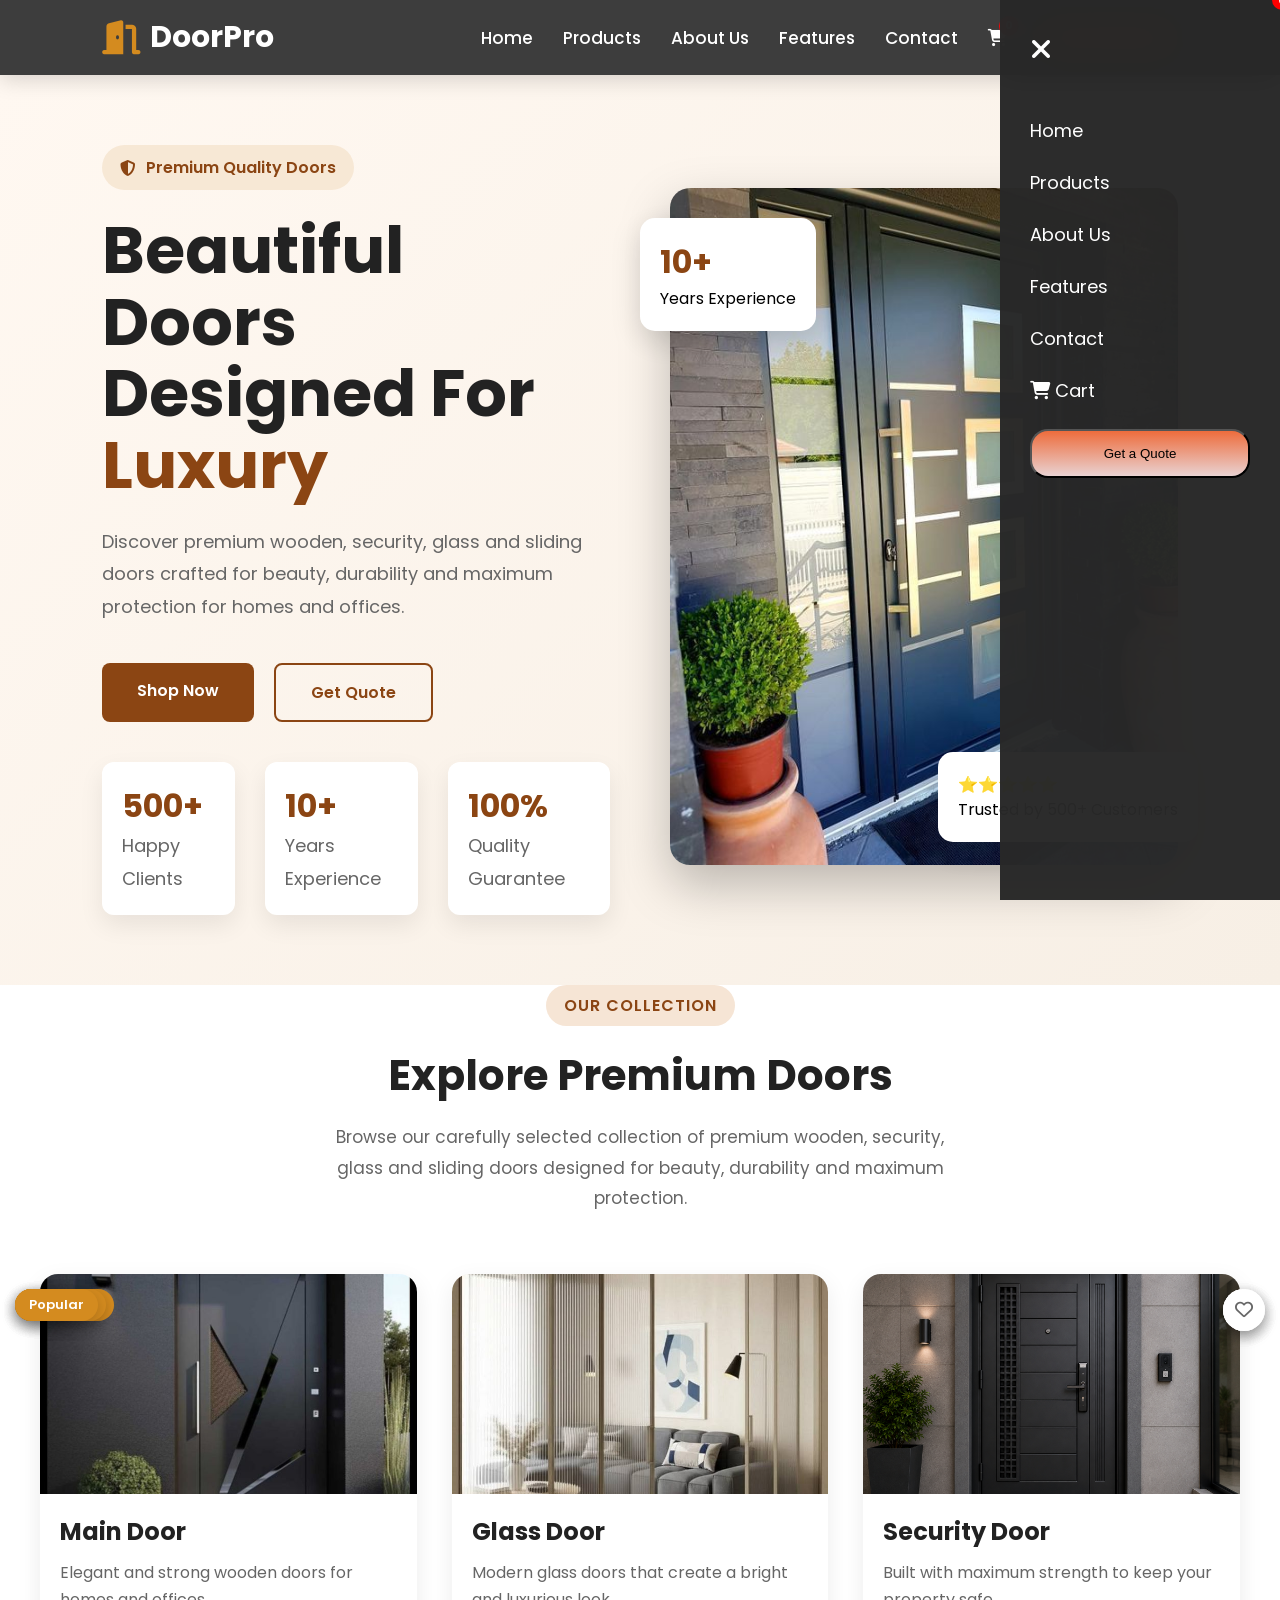
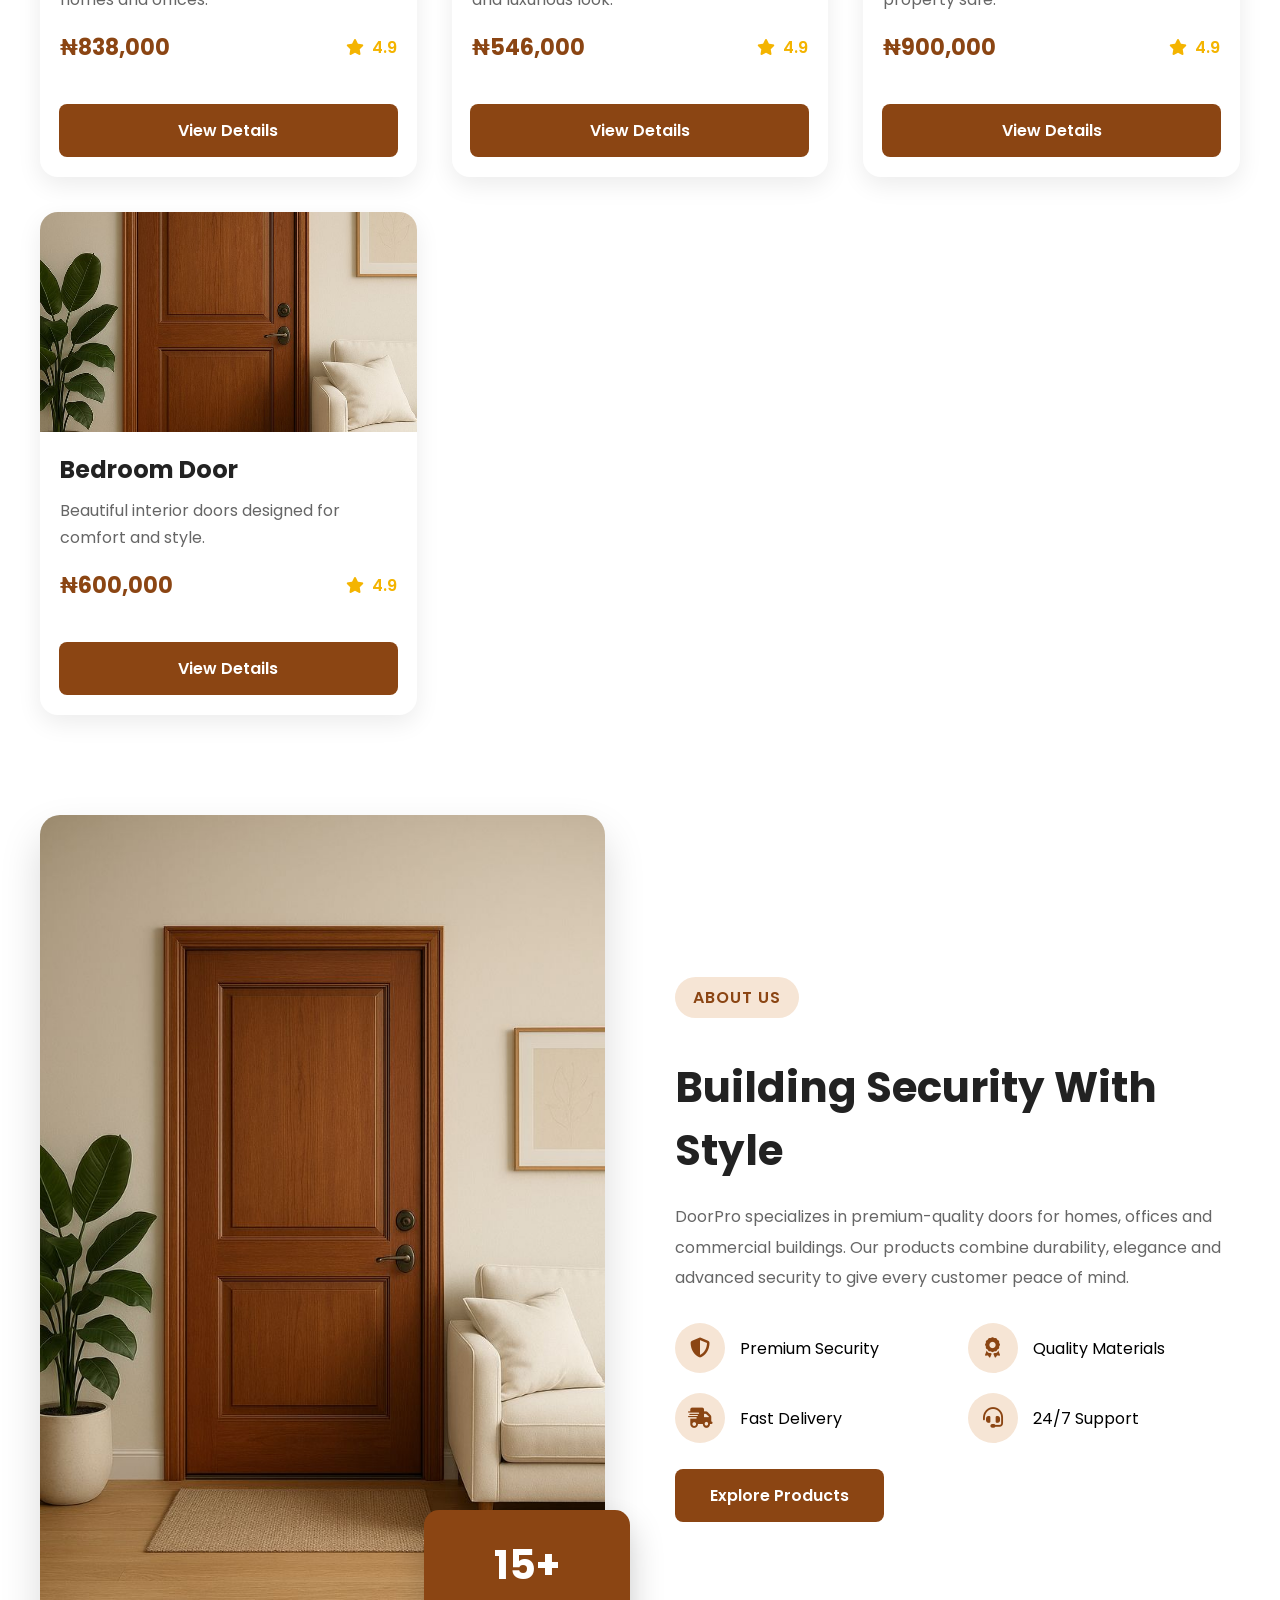
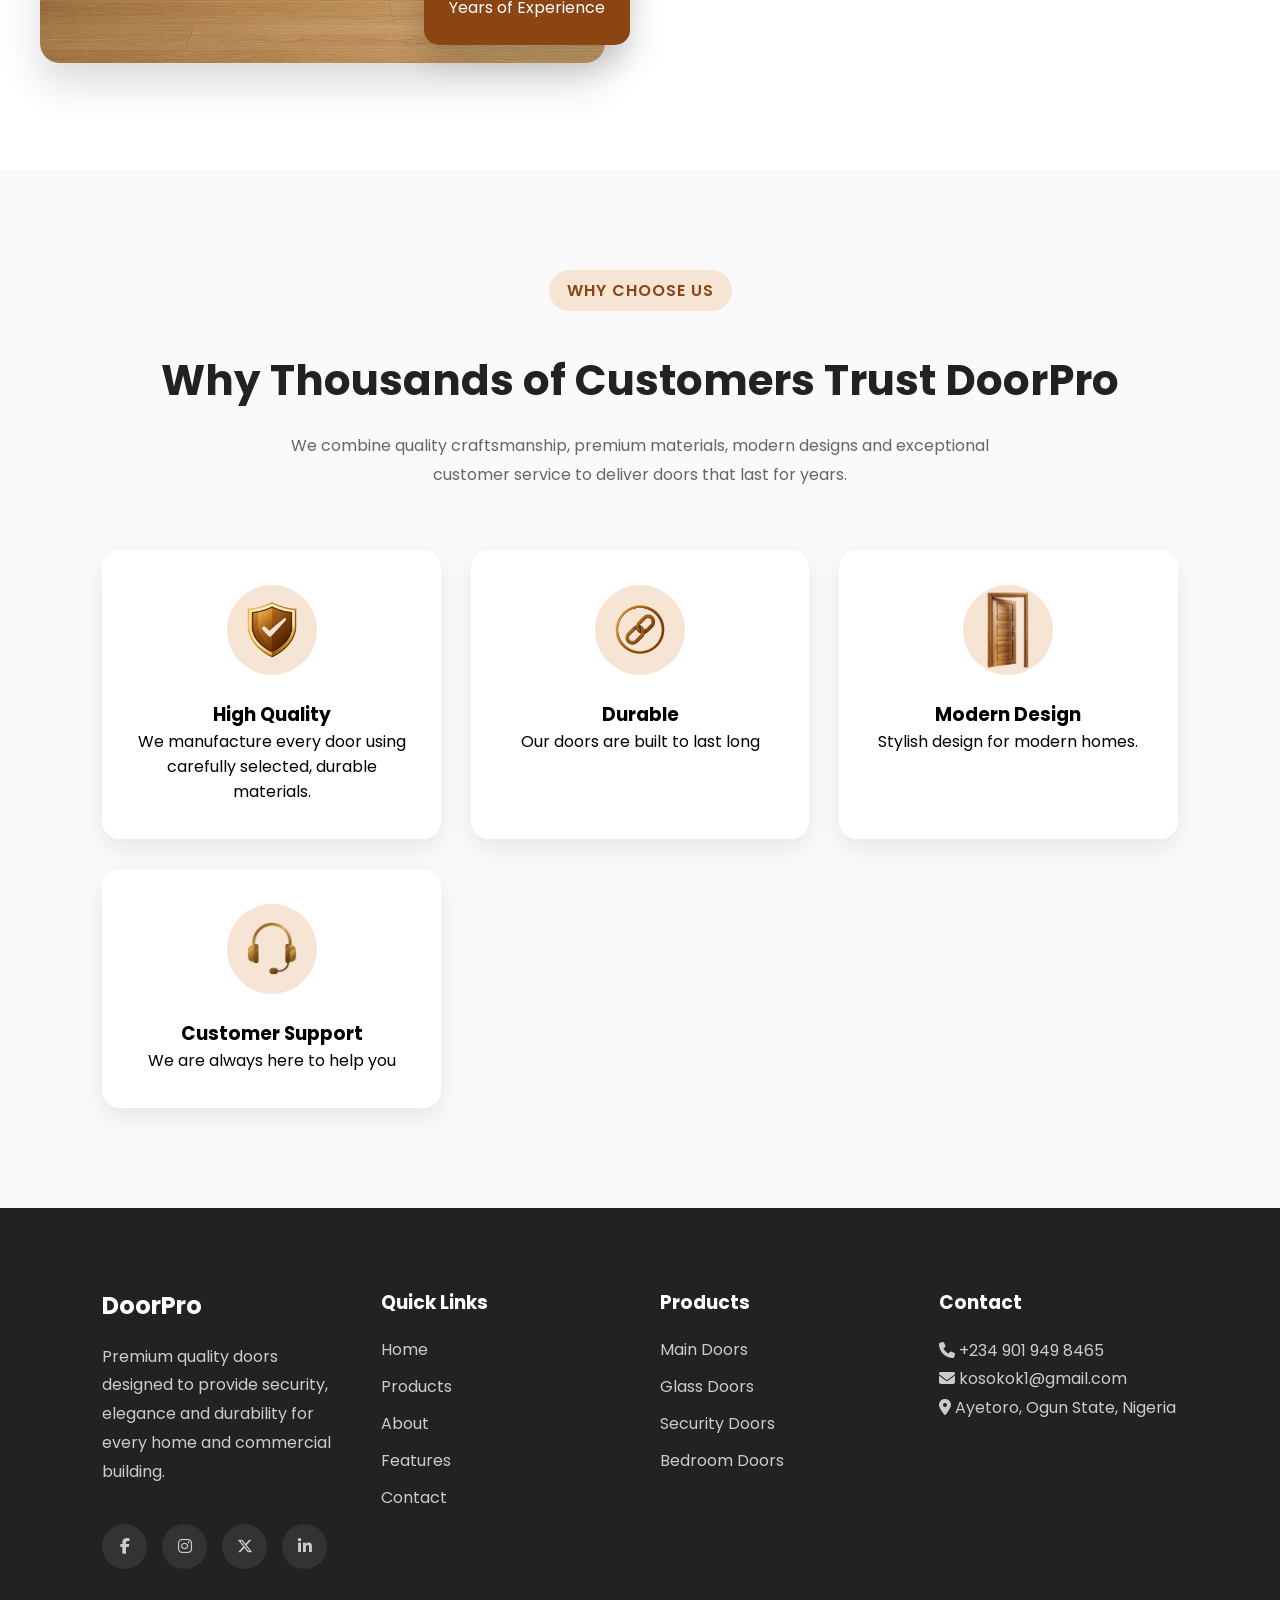
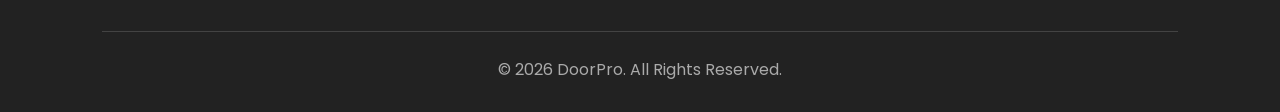
==== commit 746e8836: "Update image source in about_us section" ====
--- a/index.html
+++ b/index.html
@@ -421,7 +421,7 @@
 
     <div class="about_image">
 
-        <img src="_ (3).jpeg" alt="DoorPro">
+        <img src="bedroom_door1.jpeg" alt="DoorPro">
 
         <div class="experience_box">
             <h2>15+</h2>
@@ -663,6 +663,7 @@
 
     function showsidebar(){
     document.querySelector(".side-bar").style.display = "flex";
+          document.querySelector(".side-bar").style.right = "0";
 }
 
 function closesidebar(){
--- a/Doorpro.css
+++ b/Doorpro.css
@@ -149,7 +149,6 @@
     position:fixed;
     top:0;
     right:0;
-    display: none;
     width:280px;
     height:100vh;
     background:rgba(40,40,40,.98);
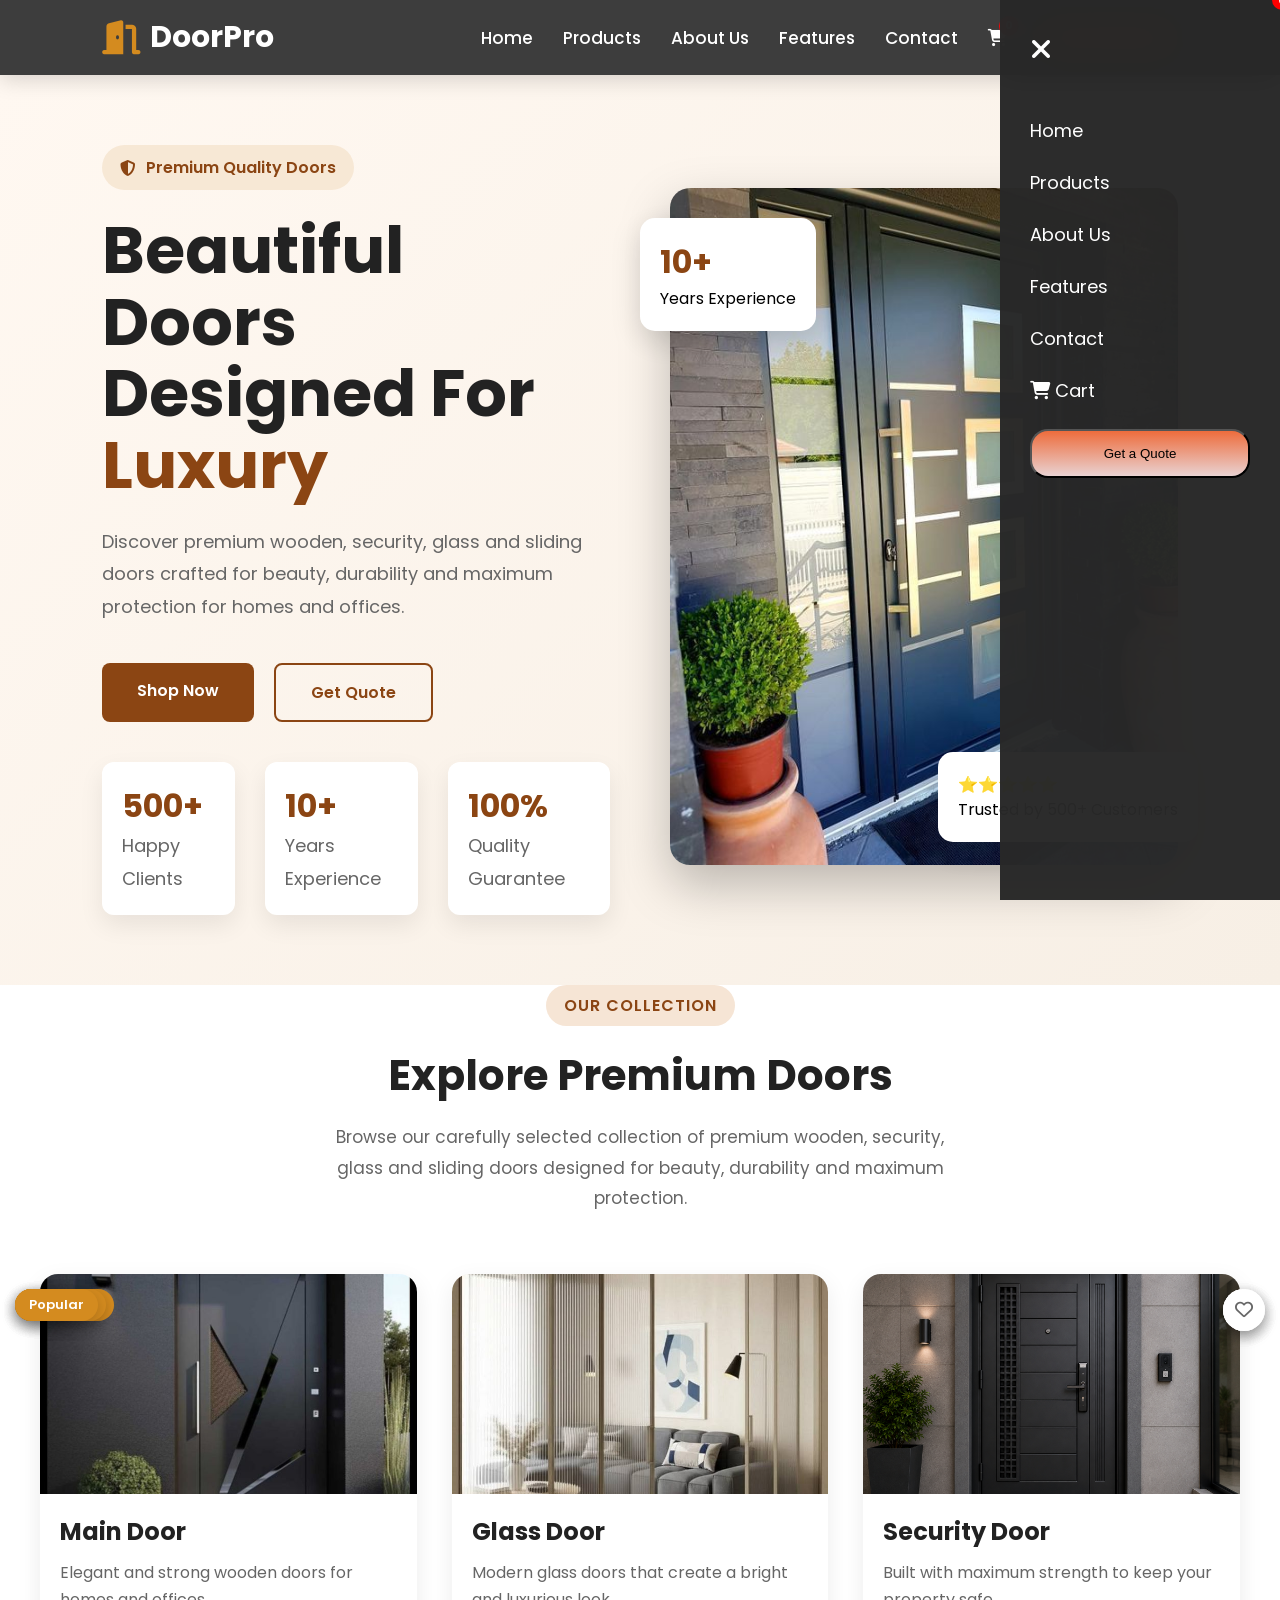
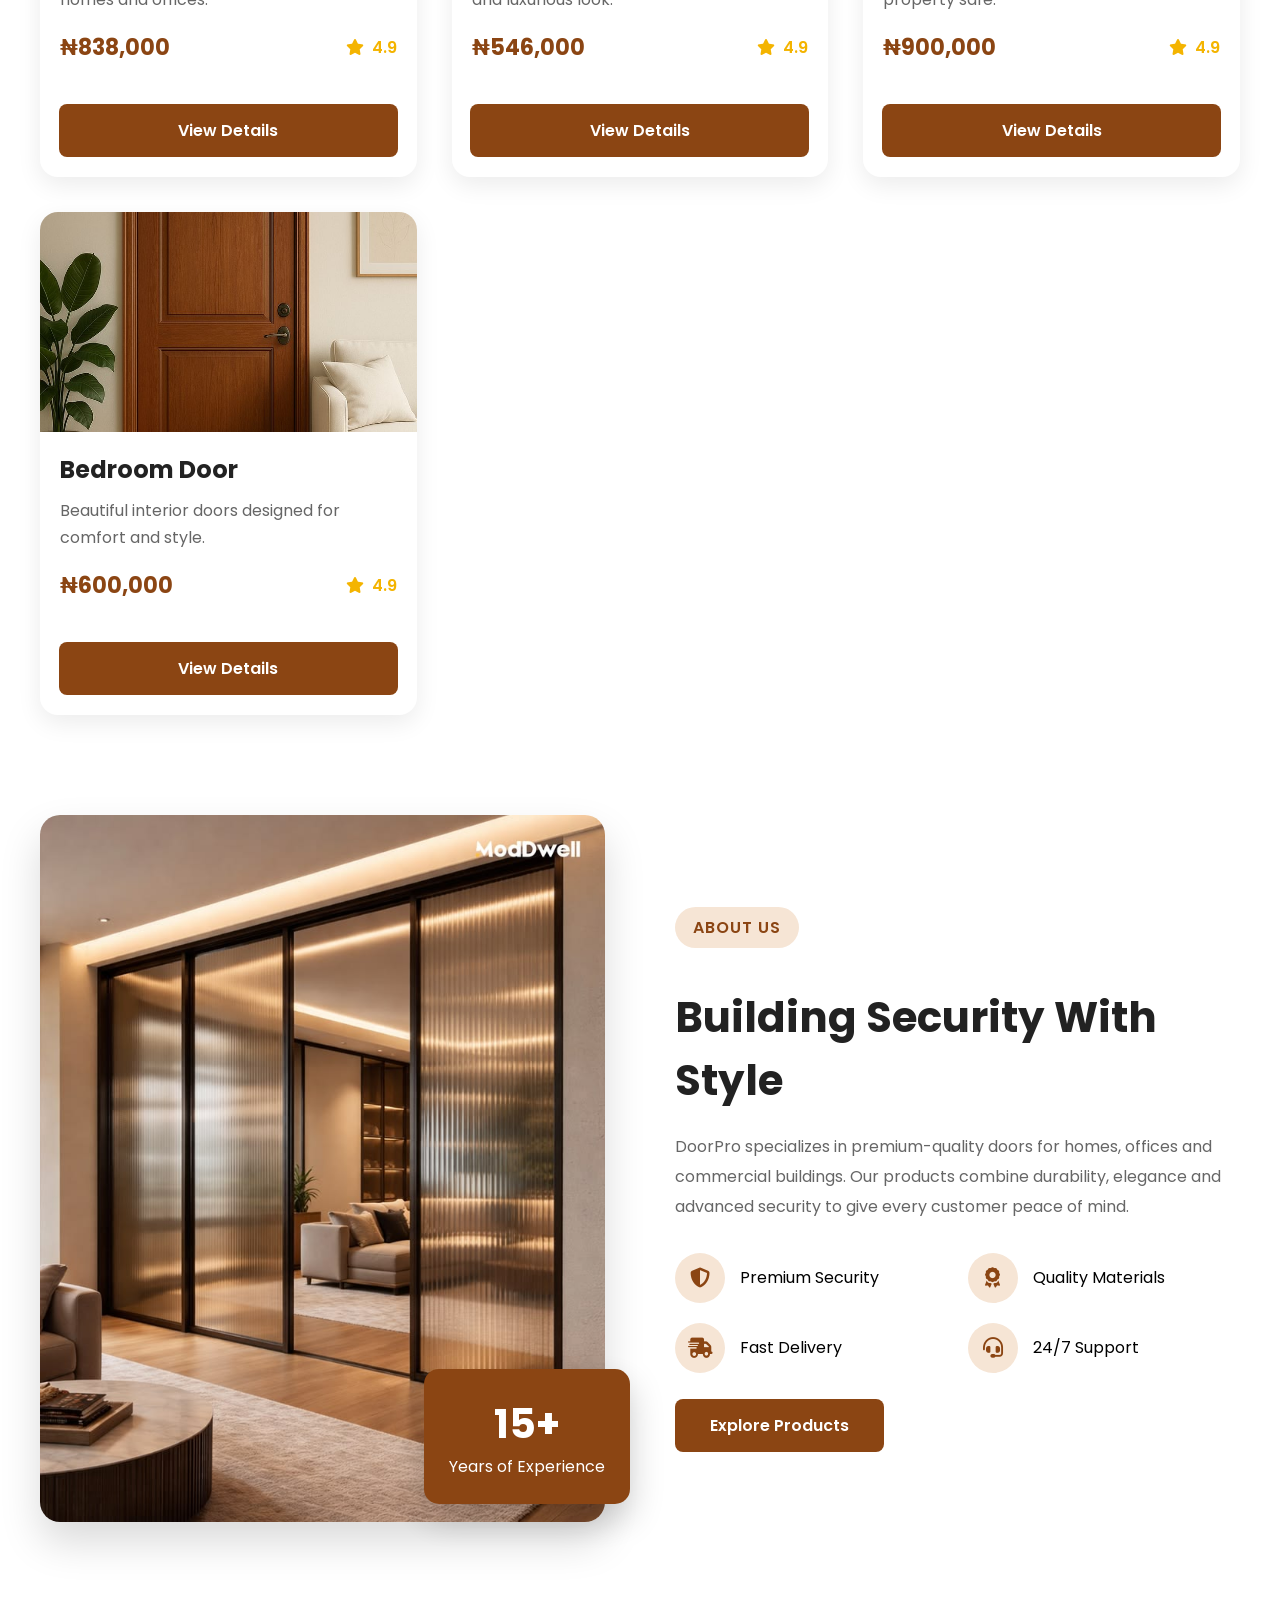
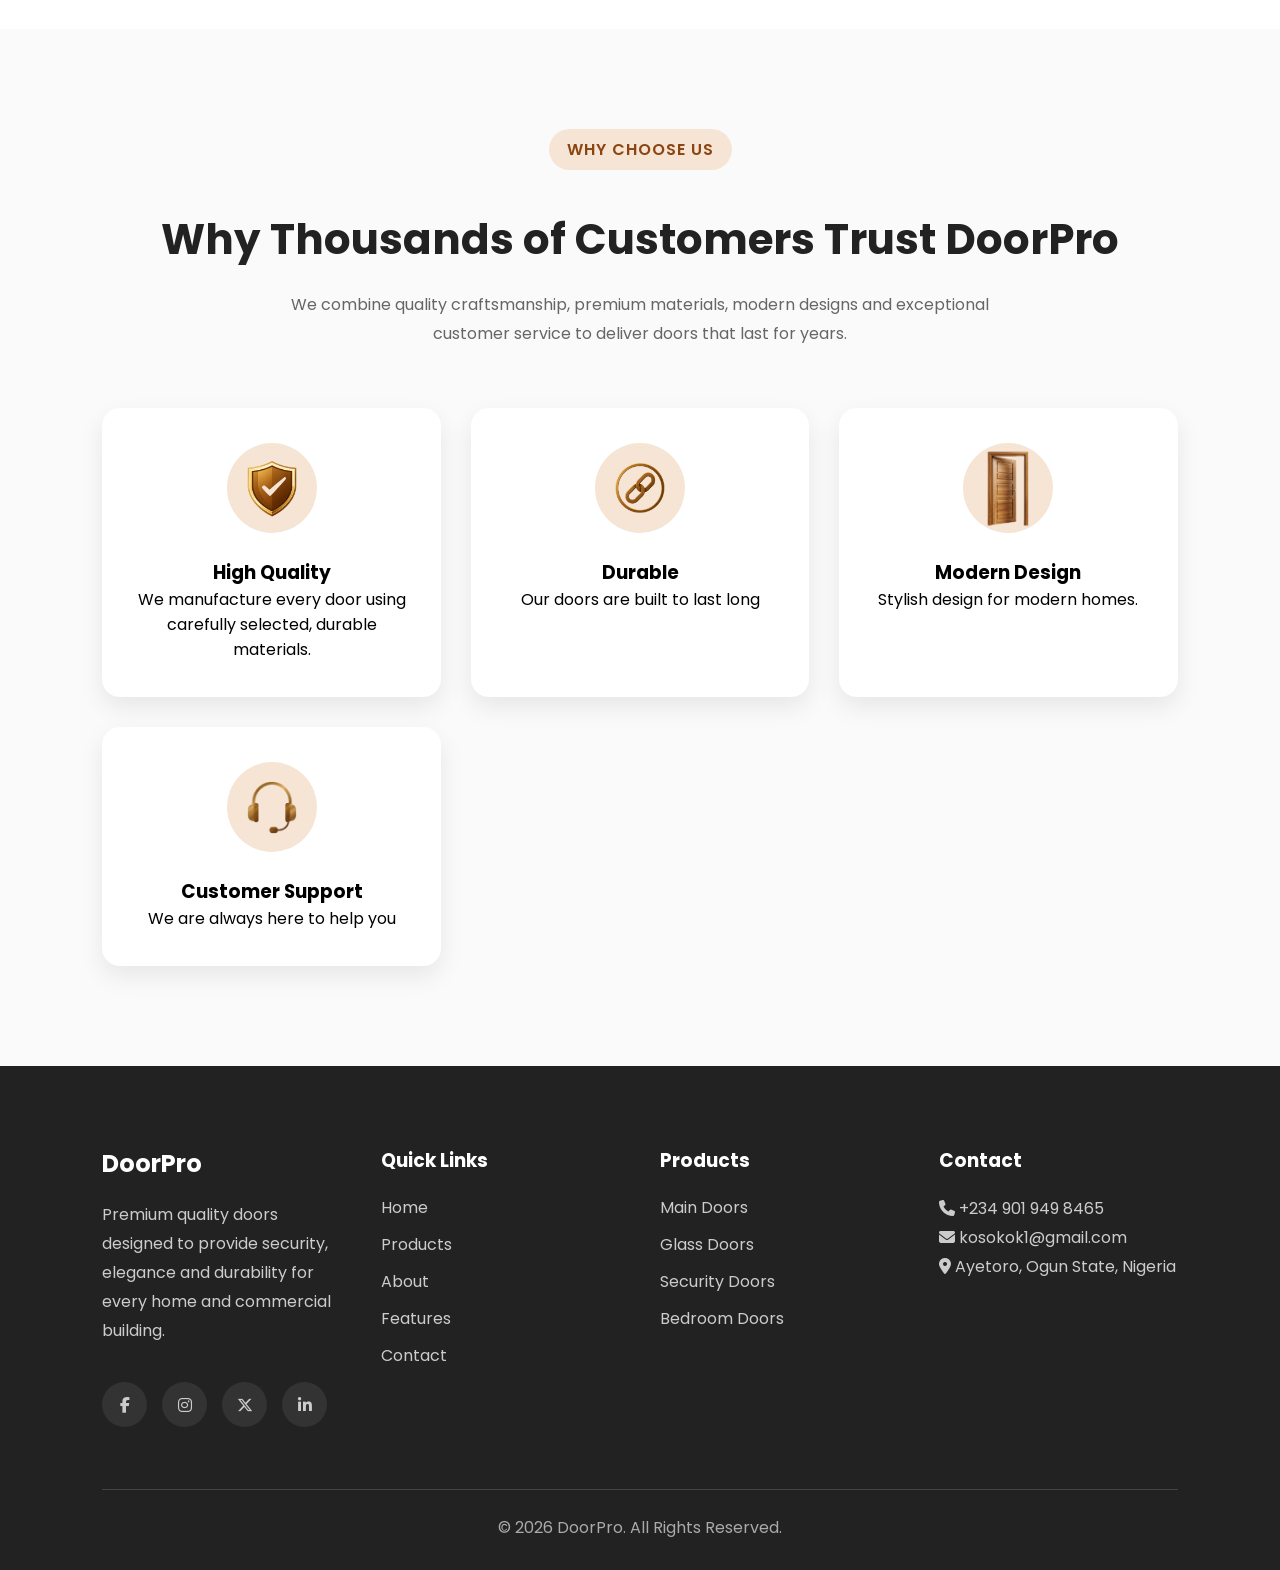
==== commit c080d3a6: "Update image source in about_us section" ====
--- a/index.html
+++ b/index.html
@@ -421,7 +421,7 @@
 
     <div class="about_image">
 
-        <img src="bedroom_door1.jpeg" alt="DoorPro">
+        <img src="The Art of Modern Partitions.jpeg" alt="DoorPro">
 
         <div class="experience_box">
             <h2>15+</h2>
